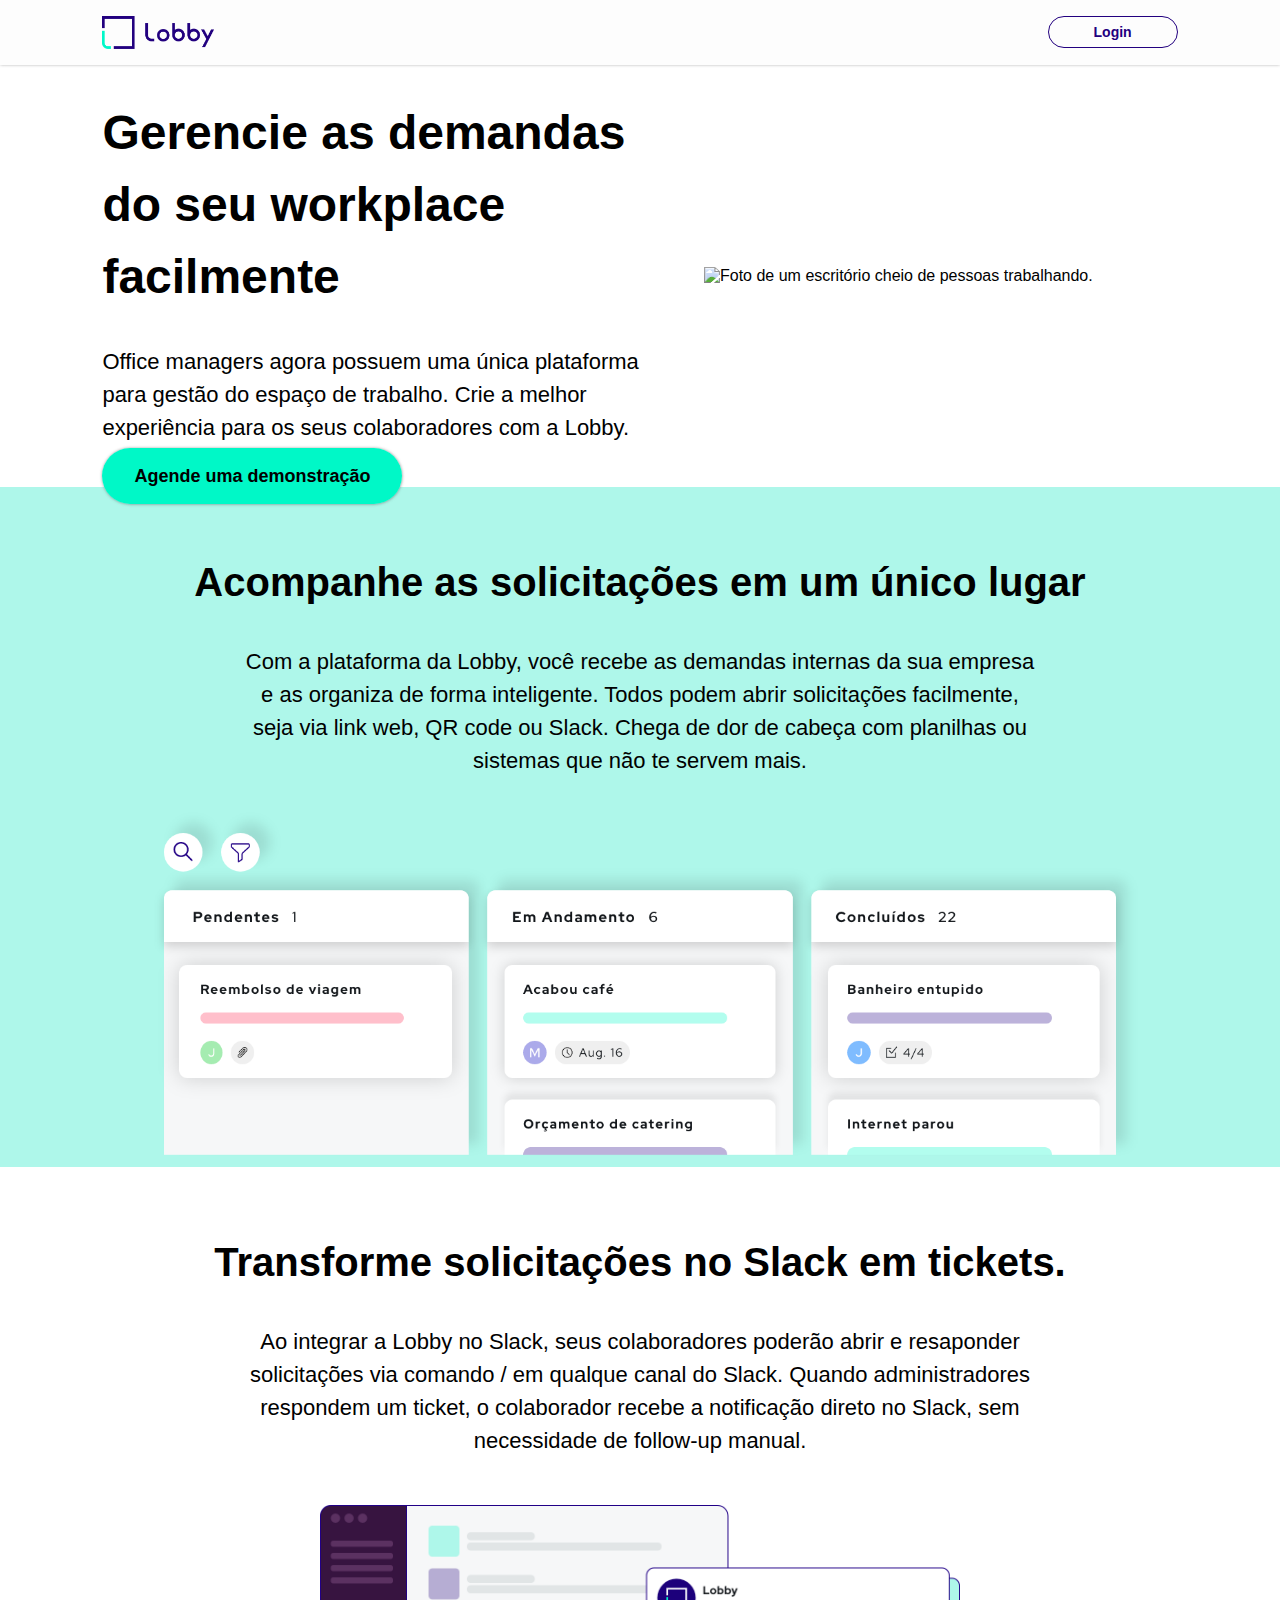
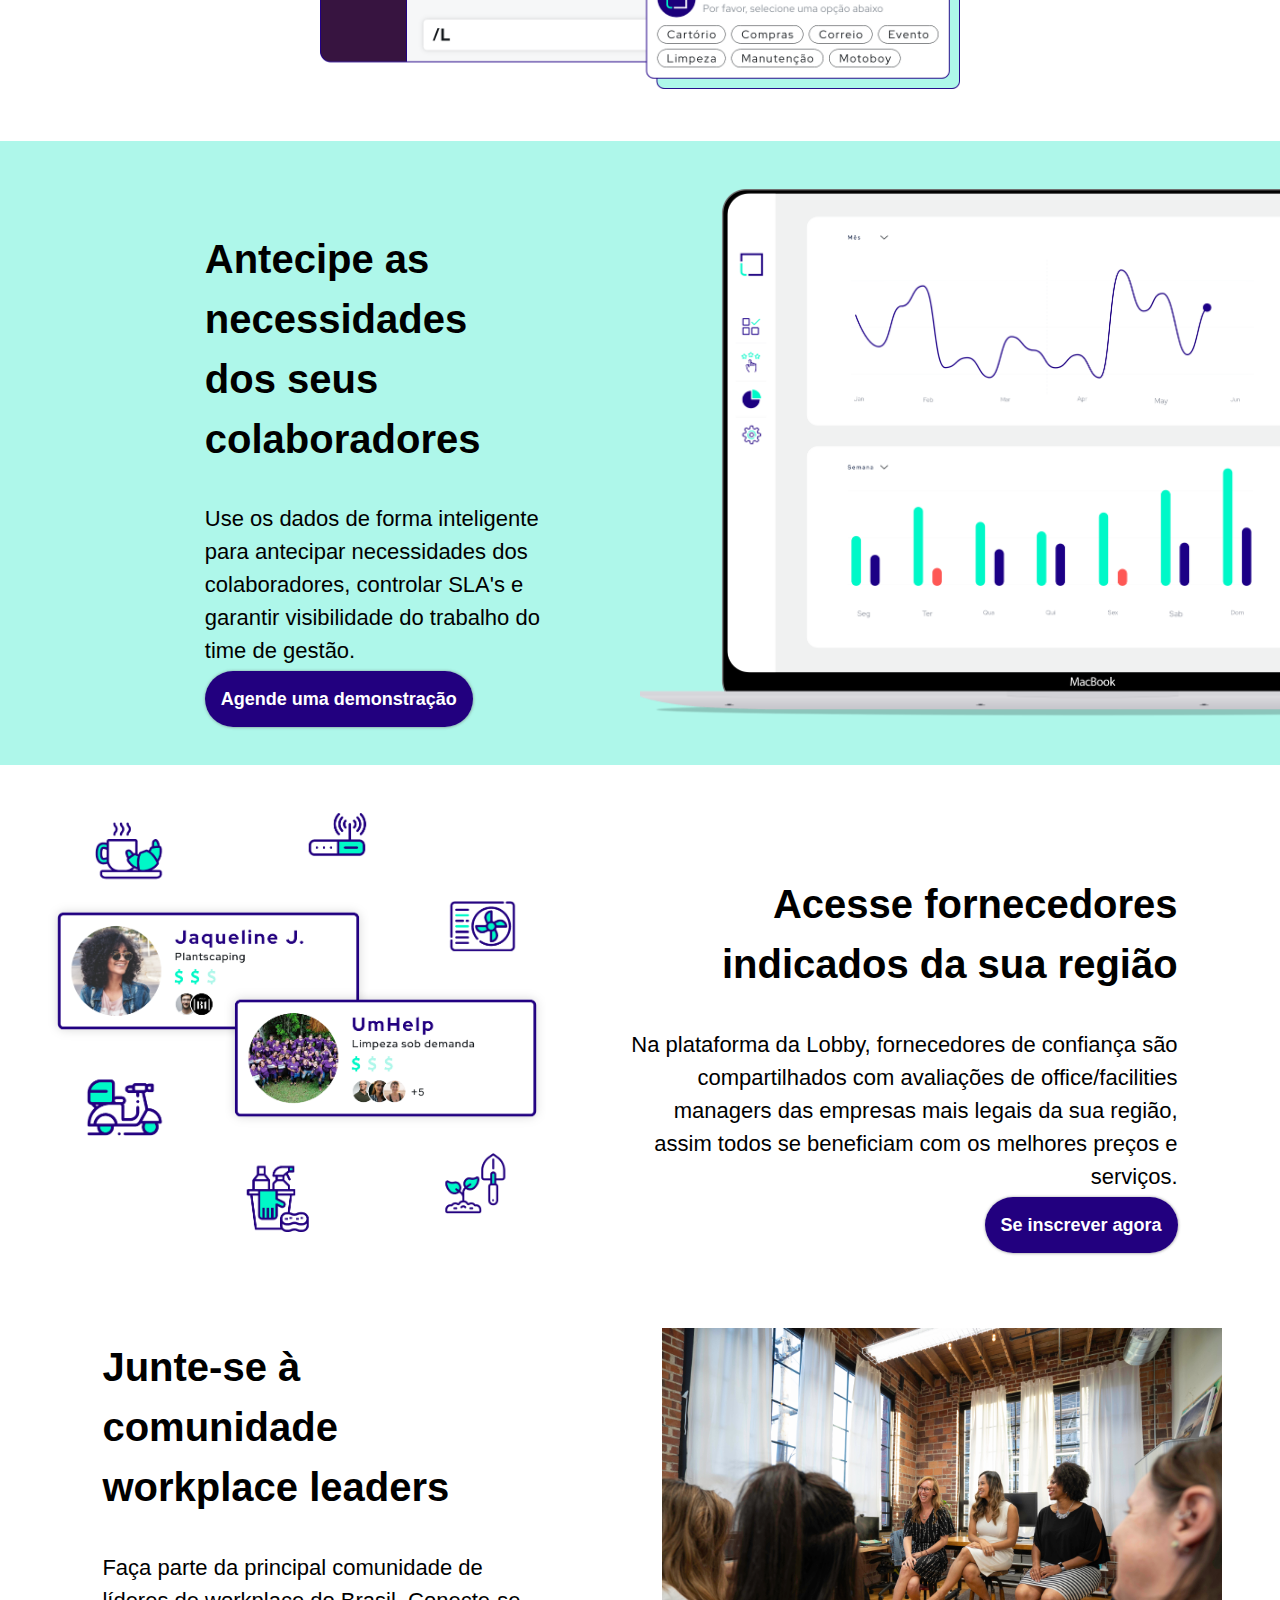
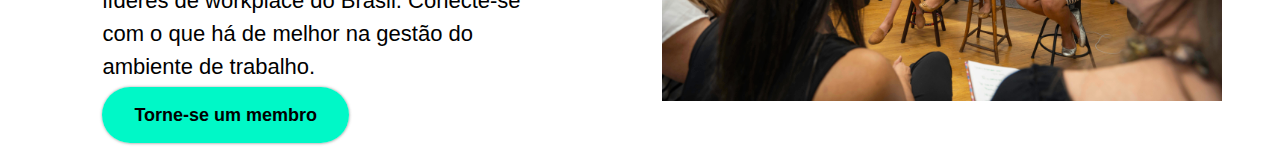
==== index.html @ 7f502292 "Atualização de boas práticas" ====
<!DOCTYPE html>
<html lang="pt-br">
  <head>
    <meta charset="UTF-8" />
    <meta name="viewport" content="width=device-width, initial-scale=1.0" />
    <title>Lobby - Gerencie seu workplace de forma eficiente</title>
    <link rel="stylesheet" href="/style.css" />
  </head>
  <body>
    <header>
      <img class="header-logo" src="/img/Lobby_Logo.png" alt="Lobby" />
      <a
        target="_blank"
        rel="noopener"
        href="https://portal.lobby.tech/"
        class="login-button"
      >
        Login
      </a>
    </header>
    <main>
      <section class="billboard">
        <div class="billboard-container">
          <h1>Gerencie as demandas do seu workplace facilmente</h1>
          <p>
            Office managers agora possuem uma única plataforma para gestão do
            espaço de trabalho. Crie a melhor experiência para os seus
            colaboradores com a Lobby.
          </p>
          <a
            target="_blank"
            rel="noopener"
            href="https://lobby.freshsales.io/web_forms/ea0c2abfad15d76e27a9a7dc907de4f7d27fd2931792c5cc6753d48103ead52c/form.html"
            class="green-but"
          >
            Agende uma demonstração
          </a>
        </div>
        <img
          class="photo-1"
          src="/img/Site photo1.jpg"
          alt="Foto de um escritório cheio de pessoas trabalhando."
        />
      </section>
      <section class="section--feature--mid green">
        <h2>Acompanhe as solicitações em um único lugar</h2>
        <p class="p--mid">
          Com a plataforma da Lobby, você recebe as demandas internas da sua
          empresa e as organiza de forma inteligente. Todos podem abrir
          solicitações facilmente, seja via link web, QR code ou Slack. Chega de
          dor de cabeça com planilhas ou sistemas que não te servem mais.
        </p>
        <img class="ticket--img" src="/img/ticket site@3x.png" alt="" />
      </section>
      <section class="section--feature--mid">
        <h2>Transforme solicitações no Slack em tickets.</h2>
        <p class="p--mid">
          Ao integrar a Lobby no Slack, seus colaboradores poderão abrir e
          resaponder solicitações via comando / em qualque canal do Slack.
          Quando administradores respondem um ticket, o colaborador recebe a
          notificação direto no Slack, sem necessidade de follow-up manual.
        </p>
        <img class="slack--img" src="/img/Slack integration@3x.png" alt="" />
      </section>
      <section class="dashboard green">
        <div class="dashboard-container">
          <h2>Antecipe as necessidades dos seus colaboradores</h2>
          <p>
            Use os dados de forma inteligente para antecipar necessidades dos
            colaboradores, controlar SLA's e garantir visibilidade do trabalho
            do time de gestão.
          </p>
          <a
            target="_blank"
            rel="noopener"
            href="https://lobby.freshsales.io/web_forms/ea0c2abfad15d76e27a9a7dc907de4f7d27fd2931792c5cc6753d48103ead52c/form.html"
            class="blue-but"
          >
            Agende uma demonstração
          </a>
        </div>
        <img class="dashboard--img" src="/img/Lobby_Dashboard.png" alt="" />
      </section>
      <section class="fornecedores">
        <img
          class="fornecedores--img"
          src="/img/Lobby-Fornecedores@3x.png"
          alt=""
        />
        <div class="fornecedores-container">
          <h2>Acesse fornecedores indicados da sua região</h2>
          <p>
            Na plataforma da Lobby, fornecedores de confiança são compartilhados
            com avaliações de office/facilities managers das empresas mais
            legais da sua região, assim todos se beneficiam com os melhores
            preços e serviços.
          </p>
          <a target="_blank" rel="noopener" href="#" class="blue-but"
            >Se inscrever agora</a
          >
        </div>
      </section>
      <section class="community">
        <div class="community-container">
          <h2>Junte-se à comunidade workplace leaders</h2>
          <p>
            Faça parte da principal comunidade de líderes de workplace do
            Brasil. Conecte-se com o que há de melhor na gestão do ambiente de
            trabalho.
          </p>
          <a target="_blank" rel="noopener" href="#" class="green-but"
            >Torne-se um membro</a
          >
        </div>
        <img class="community--img" src="/img//Lobby-community.jpg" alt="" />
      </section>
    </main>
    <footer></footer>
  </body>
</html>
---- style.css ----
body {
  margin: 0;
  font-family: "Trebuchet MS", "Lucida Sans Unicode", "Lucida Grande",
    "Lucida Sans", Arial, sans-serif;
  overflow-x: hidden;
}

h1 {
  font-size: 48px;
  line-height: 1.5em;
}
h2 {
  font-size: 40px;
  line-height: 1.5em;
}

p {
  font-size: 22px;
  line-height: 1.5em;
}

/* header */
header {
  padding: 1rem 8% 1rem 8%;
  background-color: rgba(252, 252, 252, 0.815);
  box-shadow: 0.2px 0.2px 3px rgba(102, 102, 102, 0.712);
  display: flex;
  align-items: center;
}

.header-logo {
  width: 7rem;
}

.login-button {
  position: absolute;
  right: 8%;
  width: 8rem;
  font-size: 14px;
  border-radius: 25px;
  border: 1.2px solid #22007f;
  color: #22007f;
  background-color: rgba(252, 252, 252, 0.815);
  font-weight: bold;
  outline: none;
  text-align: center;
  padding: 0.5em 0;
  text-decoration: none;
}

.login-button:hover {
  cursor: pointer;
  color: #1a0457;
  border: 1.2px solid #1a0457;
}

/* billboard */
.billboard {
  display: grid;
  column-gap: 5%;
  grid-template-columns: 50% 50%;
  align-items: center;
  text-align: left;
}

.billboard-container {
  padding: 0 0 0 8vw;
  margin: 0;
}

.green-but {
  width: 18rem;
  font-size: 18px;
  border-radius: 30px;
  background-color: #00f8c7;
  border: none;
  color: black;
  margin: 2rem 0 1rem 0;
  box-shadow: 0.2px 0.2px 3px rgba(102, 102, 102, 0.712);
  outline: none;
  transition: 0.2s;
  font-weight: bold;
  text-align: center;
  padding: 1em 2rem;
  text-decoration: none;
}

.green-but:hover {
  background-color: #aef7ea;
  cursor: pointer;
}

.photo-1 {
  width: 55rem;
}

/* Features */
.section--feature--mid {
  text-align: center;
  padding: 2rem 8% 0 8%;
}

.p--mid {
  max-width: 50rem;
  position: relative;
  margin: 0 auto;
}

.green {
  background-color: #aef7ea;
}

.ticket--img {
  width: 80vw;
  min-width: 36rem;
}
.slack--img {
  margin: 3rem 0;
  width: 50vw;
  min-width: 25rem;
}
.dashboard--img {
  width: 40rem;
  margin: 3rem 0;
}
.dashboard {
  display: grid;
  column-gap: 5vmax;
  grid-template-columns: auto auto;
  align-items: center;
  text-align: left;
}

.dashboard-container {
  padding: 0 2rem 0 16vw;
  margin: 0;
}

.blue-but {
  width: 18rem;
  font-size: 18px;
  border-radius: 30px;
  background-color: #22007f;
  border: none;
  color: white;
  margin: 2rem 0 1rem 0;
  box-shadow: 0.2px 0.2px 3px rgba(102, 102, 102, 0.712);
  outline: none;
  transition: 0.2s;
  font-weight: bold;
  text-align: center;
  padding: 1em 1rem;
  text-decoration: none;
}

.blue-but:hover {
  cursor: pointer;
  background-color: #391896;
}

.fornecedores {
  display: grid;
  column-gap: auto;
  grid-template-columns: auto auto;
  align-items: center;
  text-align: right;
  padding: 0 8% 0 0;
}

.fornecedores-container {
  padding: 2rem 0 0 8vw;
  margin: 0;
}

.fornecedores--img {
  width: 40vw;
  margin: 3rem 0 3rem 8%;
}
.community {
  display: grid;
  column-gap: 8%;
  grid-template-columns: auto auto;
  align-items: center;
  text-align: left;
  padding: 0 8% 0 0;
}

.community-container {
  padding: 0 0 0 8vw;
  margin: 0;
}

.community--img {
  width: 35vw;
  min-width: 35rem;
  margin: 3rem 0 3rem 8%;
}

/* Mid-desktop and some tablets */
@media screen and (max-width: 1000px) {
  h2 {
    font-size: 25px;
  }

  h1 {
    font-size: 35px;
  }

  p {
    font-size: 16px;
  }

  .green-but {
    width: 17rem;
    height: 2.5rem;
    font-size: 17px;
  }

  .photo-1 {
    width: 40rem;
  }

  /* features */
  .dashboard--img {
    width: 50vw;
    margin: 3rem 0;
  }
}

/* Some tablets and all smartphones */
@media screen and (max-width: 800px) {
  h2 {
    font-size: 30px;
  }

  p {
    font-size: 18px;
  }

  /*header*/
  .header-logo {
    width: 7.5rem;
  }

  .login-button {
    width: 7.2rem;
  }

  /*billboard*/
  .billboard {
    display: flex;
    flex-direction: column-reverse;
    text-align: center;
  }

  .billboard-container {
    padding: 1rem 8%;
  }

  .green-but {
    width: 18rem;
    height: 3rem;
    font-size: 18px;
  }

  .photo-1 {
    width: 100vw;
    min-width: 30rem;
  }

  /* features */
  .slack--img {
    margin: 3rem 0;
    width: 70vw;
    min-width: 10rem;
  }

  .dashboard {
    display: flex;
    flex-direction: column;
    text-align: center;
    align-items: flex-end;
  }

  .dashboard-container {
    padding: 2rem 8vw 0 8vw;
    margin: 0;
  }
  .dashboard--img {
    width: 80vw;
    margin: 3rem 0;
    float: right;
  }

  .fornecedores {
    display: flex;
    flex-direction: column;
    text-align: center;
    padding: 0;
  }

  .fornecedores-container {
    padding: 0rem 8% 0 8%;
    margin: 0;
  }

  .fornecedores--img {
    width: 80vw;
  }

  .community {
    display: flex;
    flex-direction: column;
    text-align: center;
    padding: 0;
  }

  .community-container {
    padding: 0 8vw;
    margin: 0;
  }

  .community--img {
    width: 100vw;
    max-width: 35rem;
    margin: 3rem 0 3rem 0;
  }
}
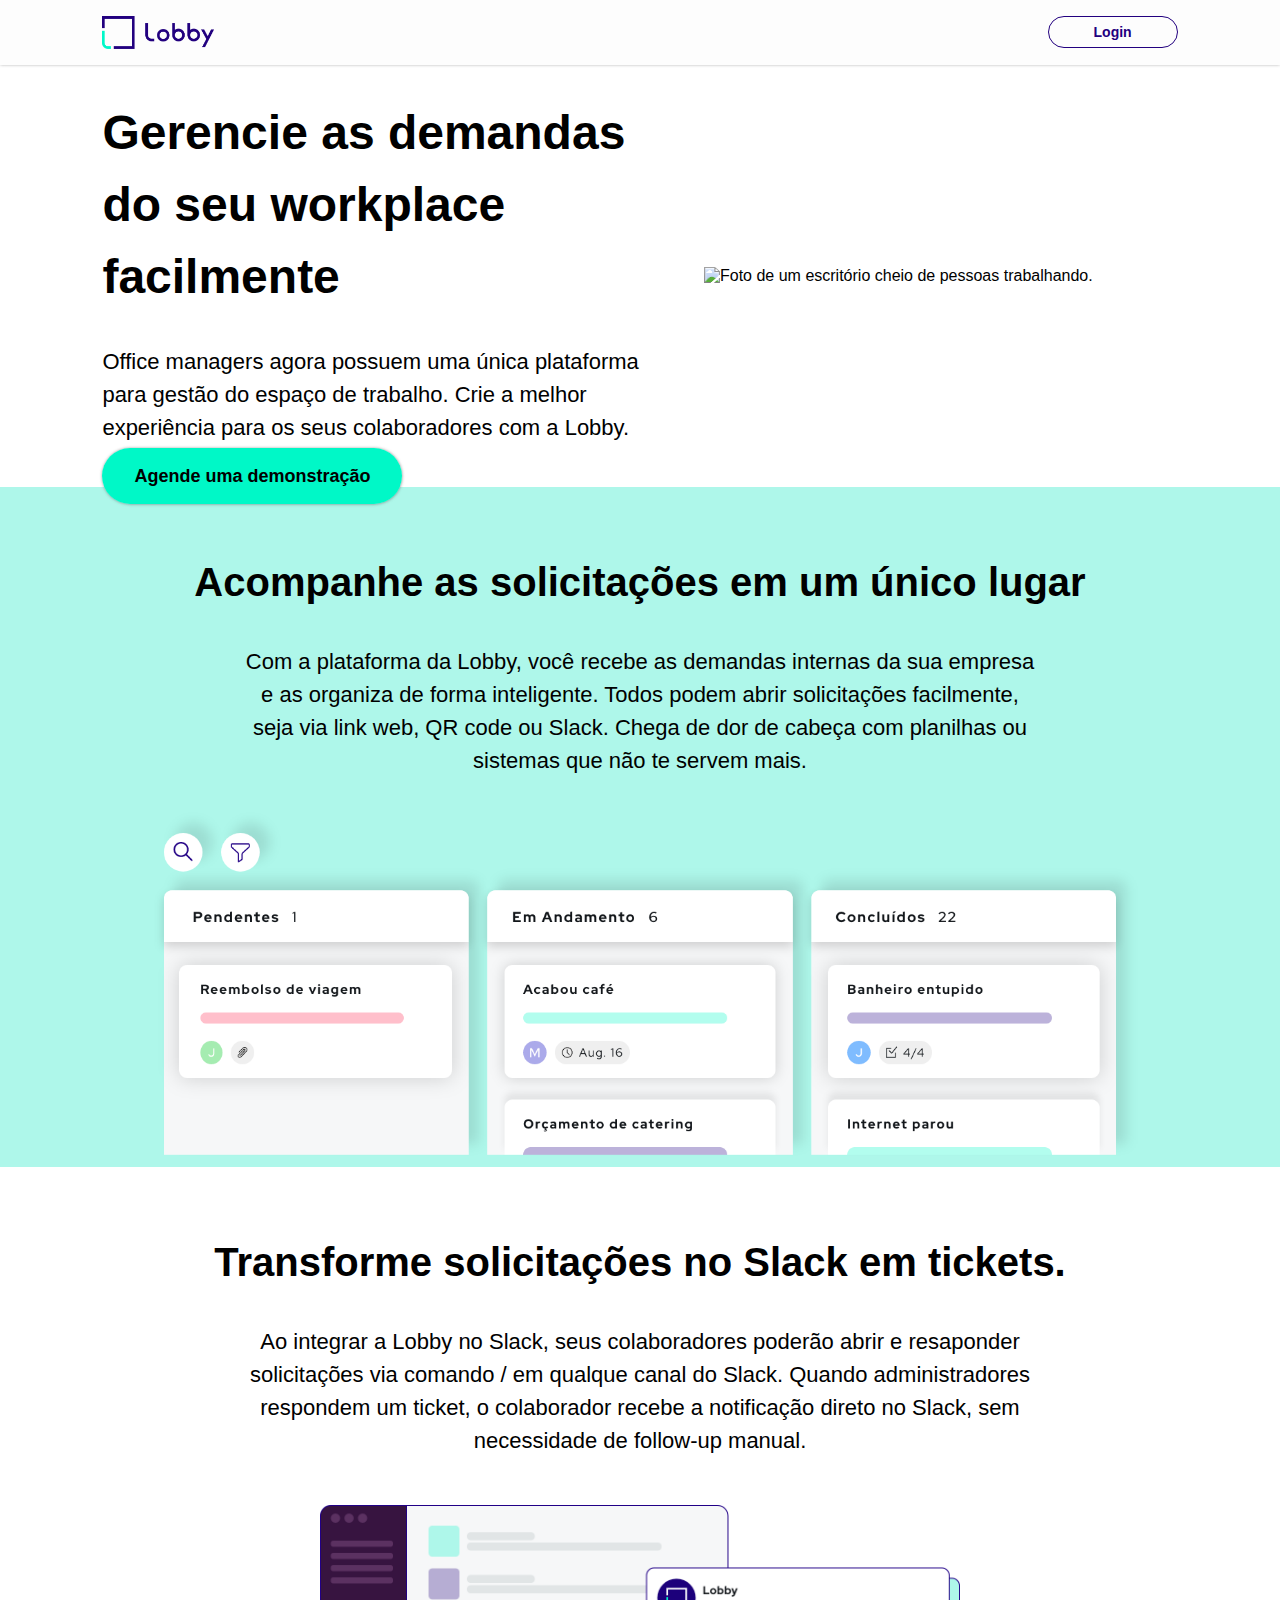
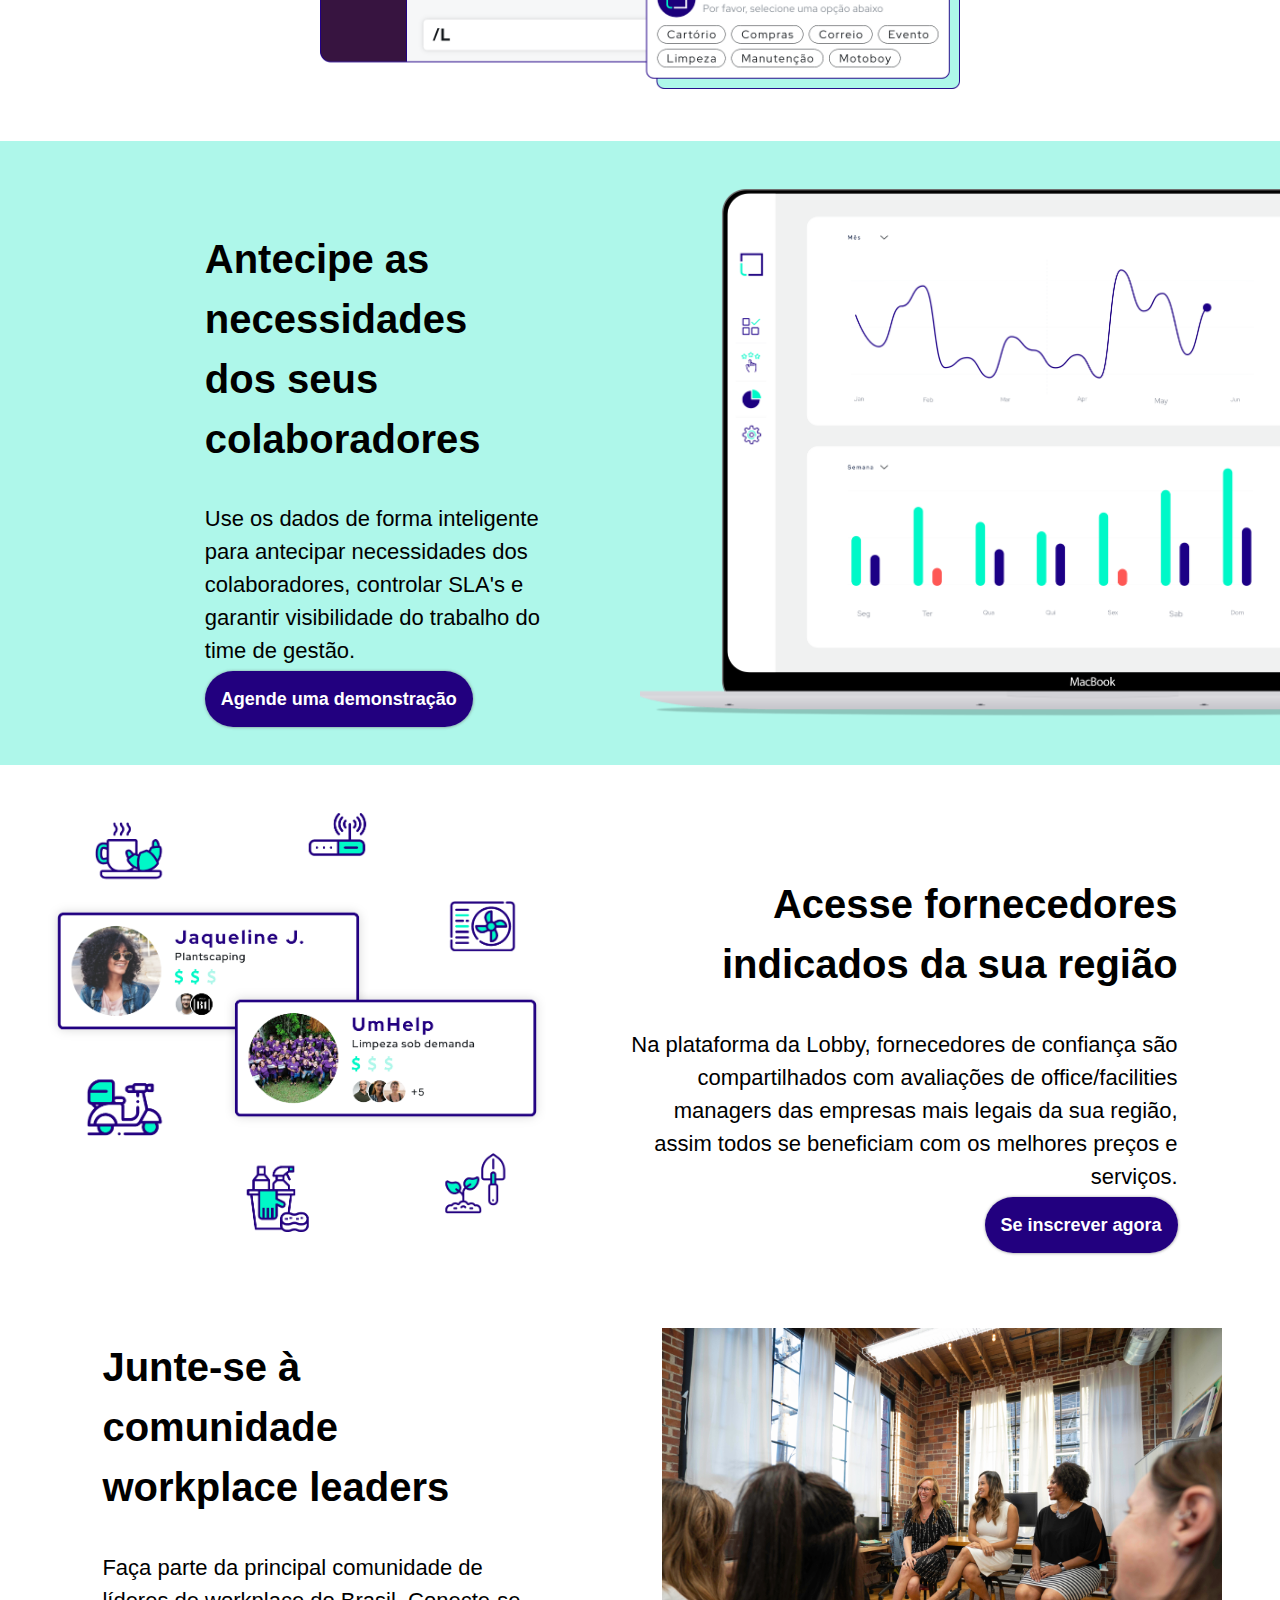
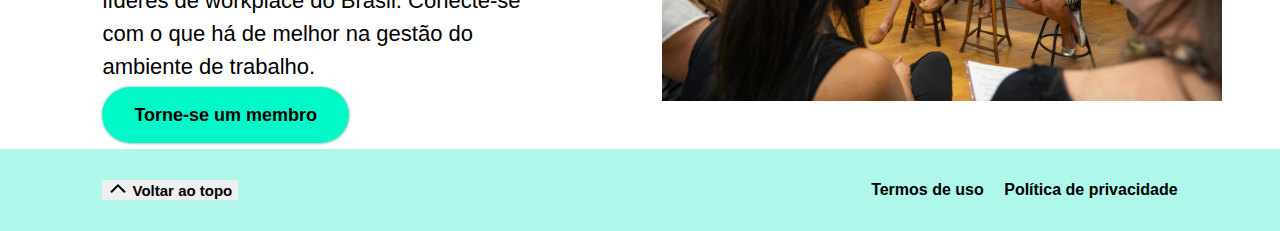
==== commit 492c60b4: "Footer update" ====
--- a/index.html
+++ b/index.html
@@ -5,6 +5,16 @@
     <meta name="viewport" content="width=device-width, initial-scale=1.0" />
     <title>Lobby - Gerencie seu workplace de forma eficiente</title>
     <link rel="stylesheet" href="/style.css" />
+    <script>
+      //Get the button:
+      mybutton = document.getElementById("myBtn");
+
+      // When the user clicks on the button, scroll to the top of the document
+      function topFunction() {
+        document.body.scrollTop = 0; // For Safari
+        document.documentElement.scrollTop = 0; // For Chrome, Firefox, IE and Opera
+      }
+    </script>
   </head>
   <body>
     <header>
@@ -115,6 +125,28 @@
         <img class="community--img" src="/img//Lobby-community.jpg" alt="" />
       </section>
     </main>
-    <footer></footer>
+    <footer class="green">
+      <div class="footer__container">
+        <button onclick="topFunction()" id="myBtn" class="top-but">
+          <img
+            src="/icons/up-arrow.svg"
+            alt="seta apontando para cima"
+            height="15"
+            width="20"
+          />
+          <a>Voltar ao topo</a>
+        </button>
+        <ul class="f-nav__list">
+          <li class="f-nav--footer__list-item">
+            <a target="_blank" rel="noopener" href="">Termos de uso</a>
+          </li>
+          <li class="f-nav--footer__list-item">
+            <a target="_blank" rel="noopener" href=""
+              >Política de privacidade</a
+            >
+          </li>
+        </ul>
+      </div>
+    </footer>
   </body>
 </html>
--- a/style.css
+++ b/style.css
@@ -17,6 +17,12 @@
 p {
   font-size: 22px;
   line-height: 1.5em;
+}
+
+a {
+  text-decoration: none;
+  color: black;
+  font-weight: bold;
 }
 
 /* header */
@@ -196,6 +202,33 @@
   margin: 3rem 0 3rem 8%;
 }
 
+.footer__container {
+  display: flex;
+  align-items: center;
+  justify-content: space-between;
+  padding: 0 8vw;
+}
+
+.f-nav__list {
+  width: auto;
+}
+
+.f-nav--footer__list-item {
+  display: inline-block;
+  padding: 1rem 0;
+  margin: 0 0 0 1rem;
+}
+
+.top-but {
+  border: none;
+  background-color: none;
+  font-size: 15px;
+  outline: none;
+}
+.top-but:hover {
+  cursor: pointer;
+}
+
 /* Mid-desktop and some tablets */
 @media screen and (max-width: 1000px) {
   h2 {
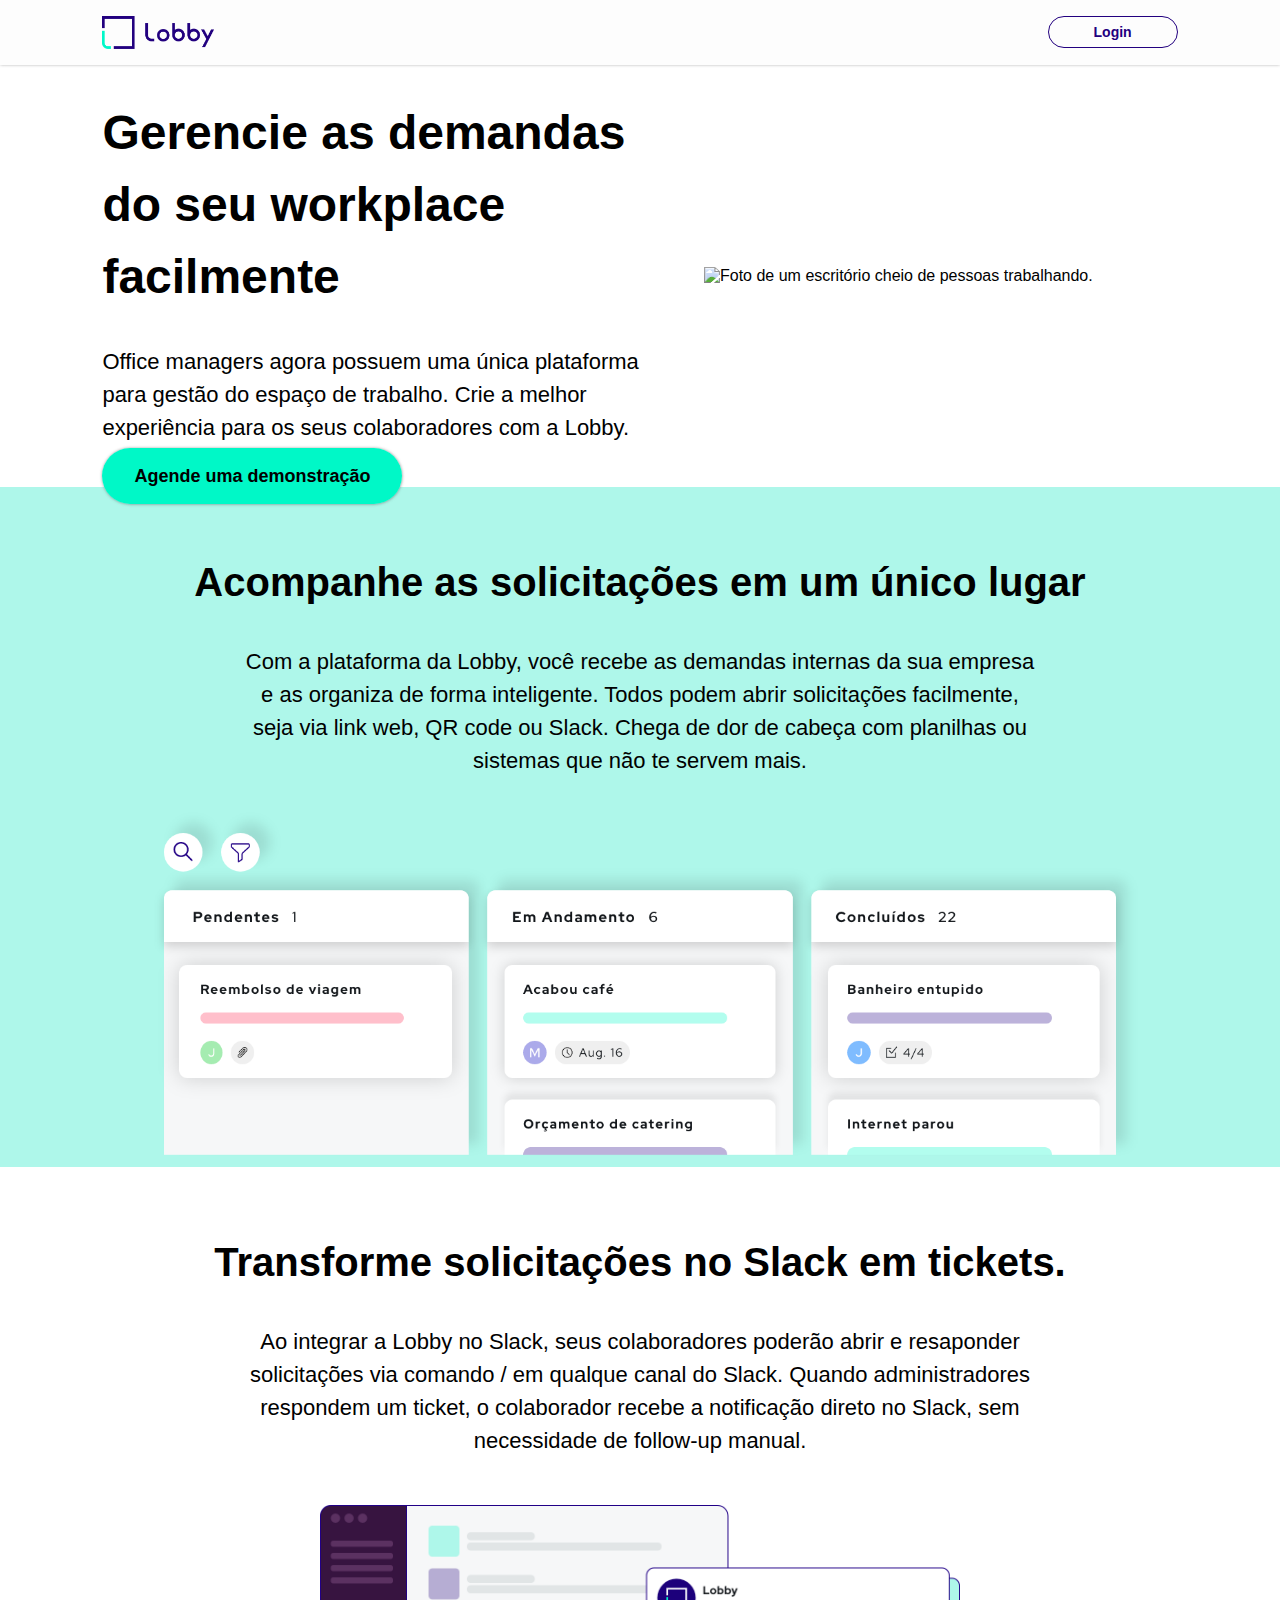
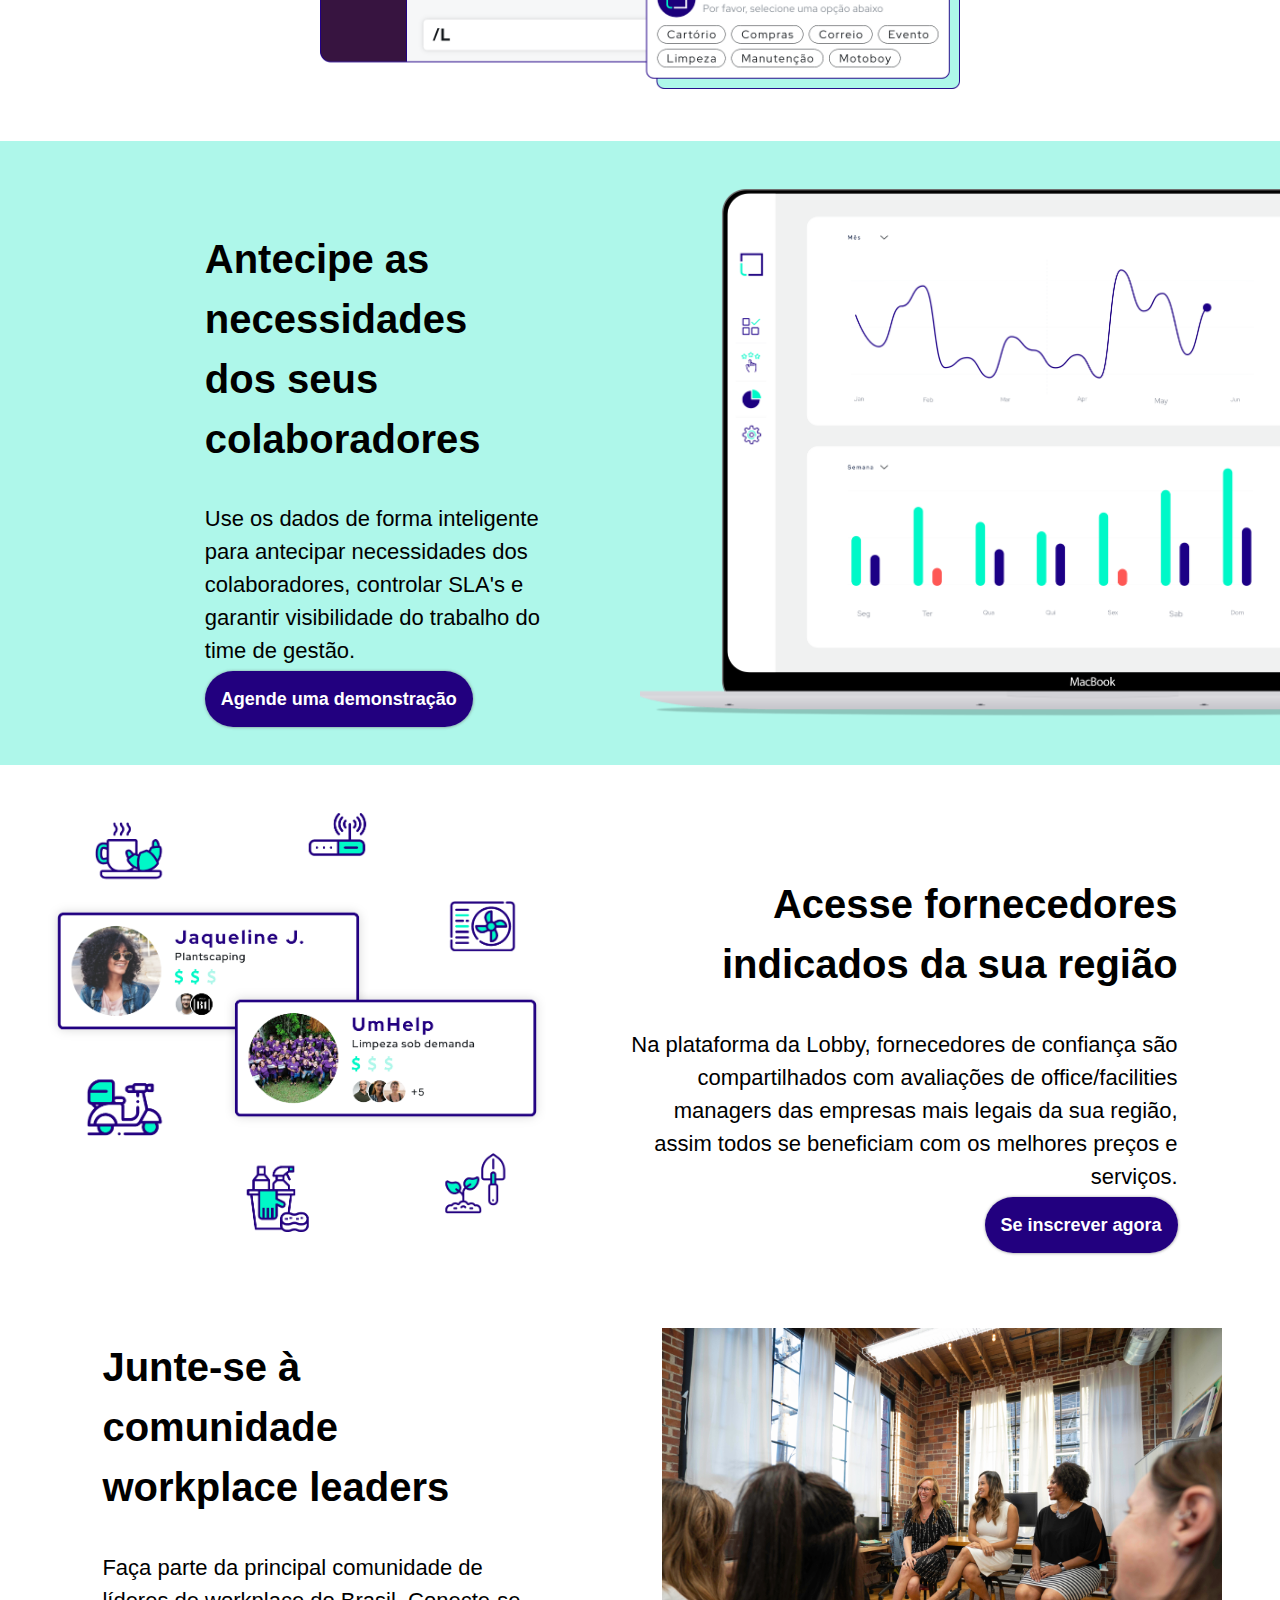
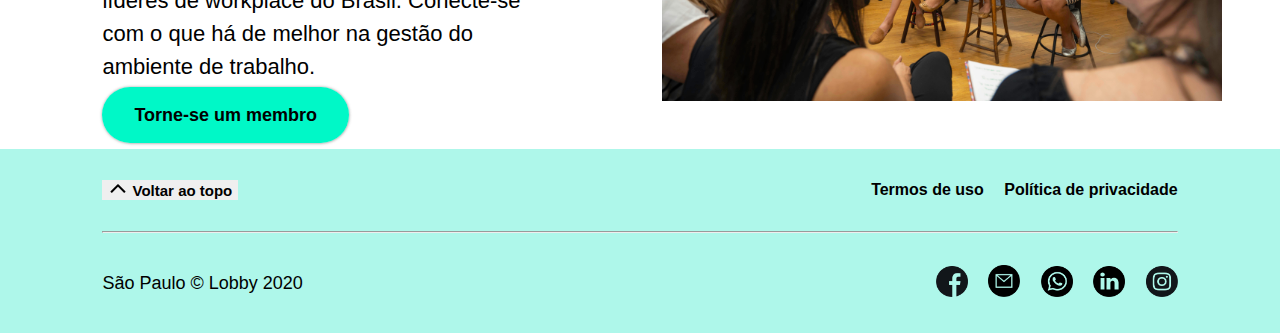
==== commit 4f28e512: "Footer feito e responsivo" ====
--- a/index.html
+++ b/index.html
@@ -147,6 +147,37 @@
           </li>
         </ul>
       </div>
+      <hr />
+      <div class="footer__container">
+        <h4>São Paulo © Lobby 2020</h4>
+        <ul class="f-nav__list">
+          <li class="f-nav--footer__list-item">
+            <a href="">
+              <img class="icon" src="/icons/Facebook.png" alt="Face" />
+            </a>
+          </li>
+          <li class="f-nav--footer__list-item">
+            <a href="">
+              <img class="icon" src="/icons/Email.png" alt="Face" />
+            </a>
+          </li>
+          <li class="f-nav--footer__list-item">
+            <a href="">
+              <img class="icon" src="/icons/WhatsApp.png" alt="Face" />
+            </a>
+          </li>
+          <li class="f-nav--footer__list-item">
+            <a href="">
+              <img class="icon" src="/icons/LinkedIn.png" alt="Face" />
+            </a>
+          </li>
+          <li class="f-nav--footer__list-item">
+            <a href="">
+              <img class="icon" src="/icons/Instagram.png" alt="Face" />
+            </a>
+          </li>
+        </ul>
+      </div>
     </footer>
   </body>
 </html>
--- a/style.css
+++ b/style.css
@@ -12,6 +12,10 @@
 h2 {
   font-size: 40px;
   line-height: 1.5em;
+}
+h4 {
+  font-weight: normal;
+  font-size: 18px;
 }
 
 p {
@@ -23,6 +27,11 @@
   text-decoration: none;
   color: black;
   font-weight: bold;
+}
+
+hr {
+  margin: 0 8vw;
+  border 0.5px solid black;
 }
 
 /* header */
@@ -229,6 +238,10 @@
   cursor: pointer;
 }
 
+.icon {
+  width: 2rem;
+}
+
 /* Mid-desktop and some tablets */
 @media screen and (max-width: 1000px) {
   h2 {
@@ -358,4 +371,24 @@
     max-width: 35rem;
     margin: 3rem 0 3rem 0;
   }
-}
+
+  .footer__container {
+    display: block;
+    align-items: center;
+    text-align: center;
+    padding: 1rem 8vw;
+  }
+
+  .f-nav--footer__list-item {
+    display: inline-block;
+    padding: 1rem 0;
+    margin: 0 0 0 1rem;
+  }
+
+ 
+  .f-nav__list {
+    width: auto;
+    padding: 0;
+  }
+  
+}
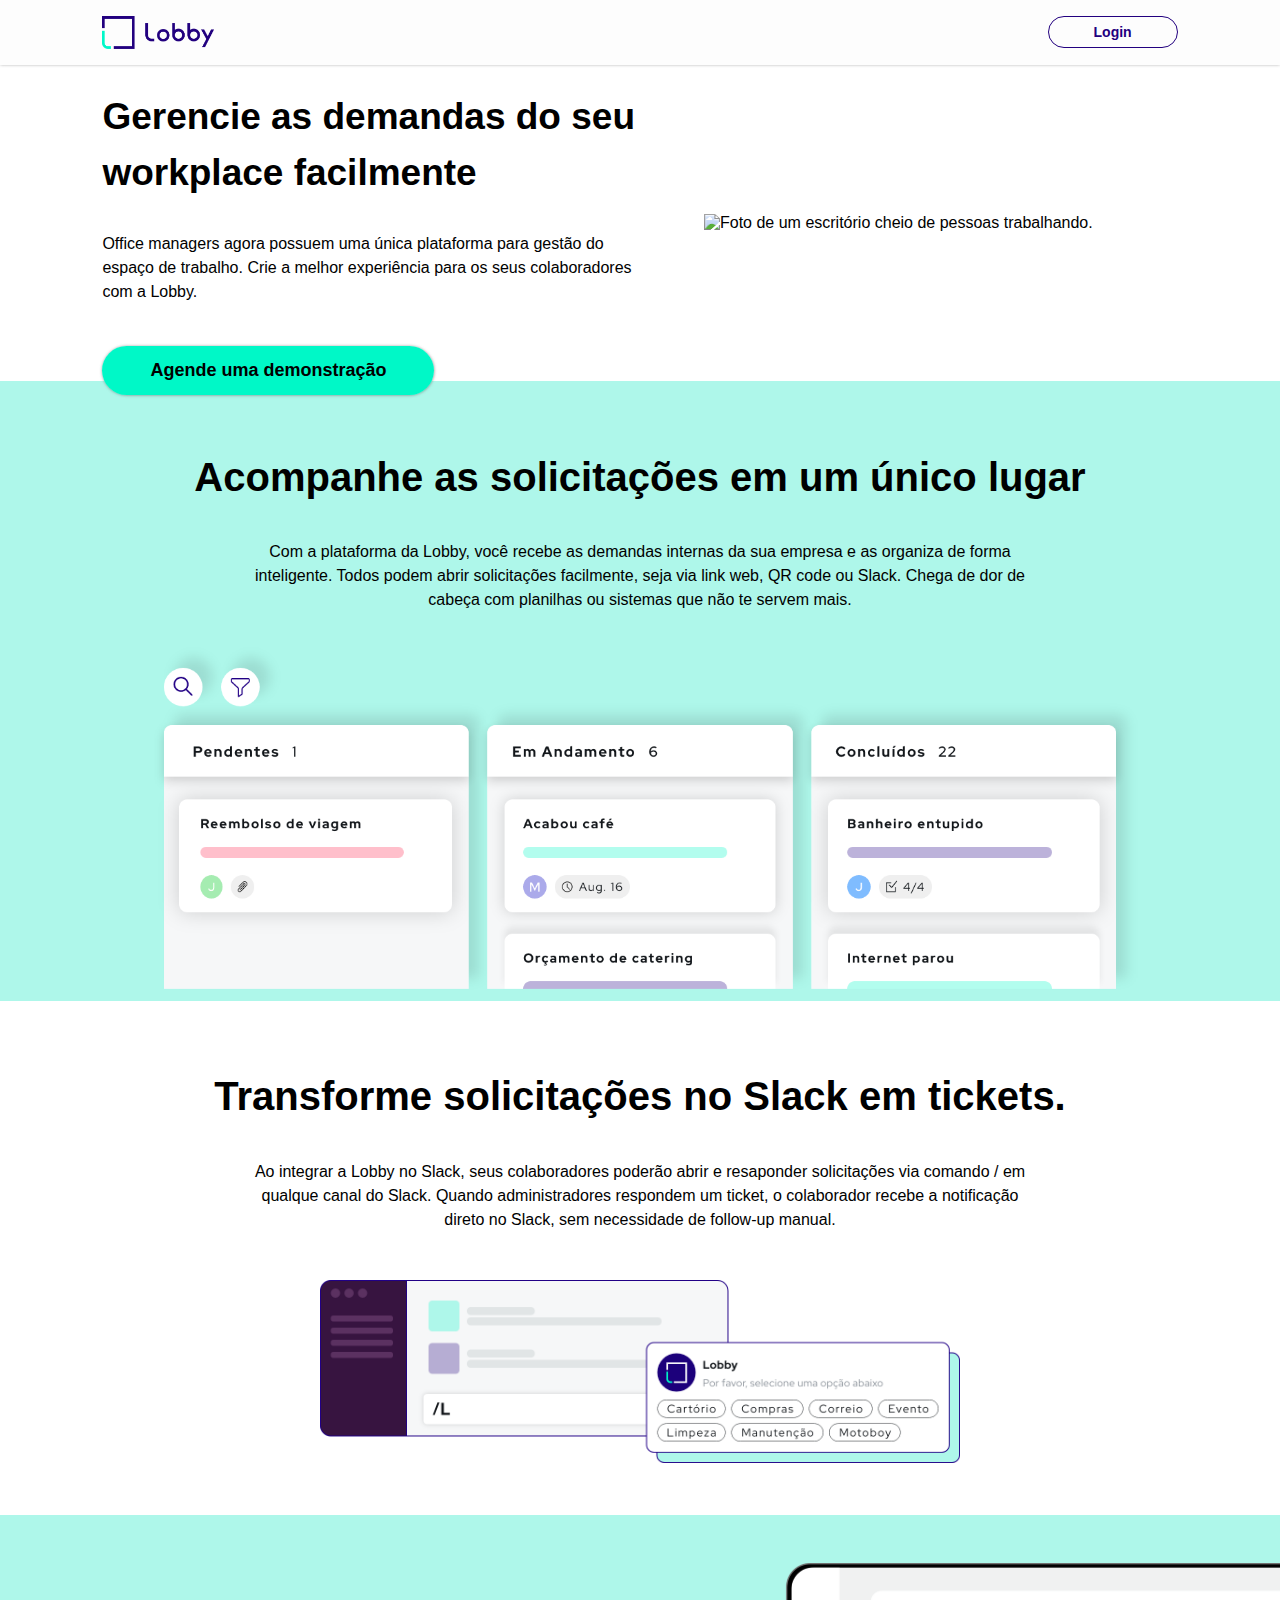
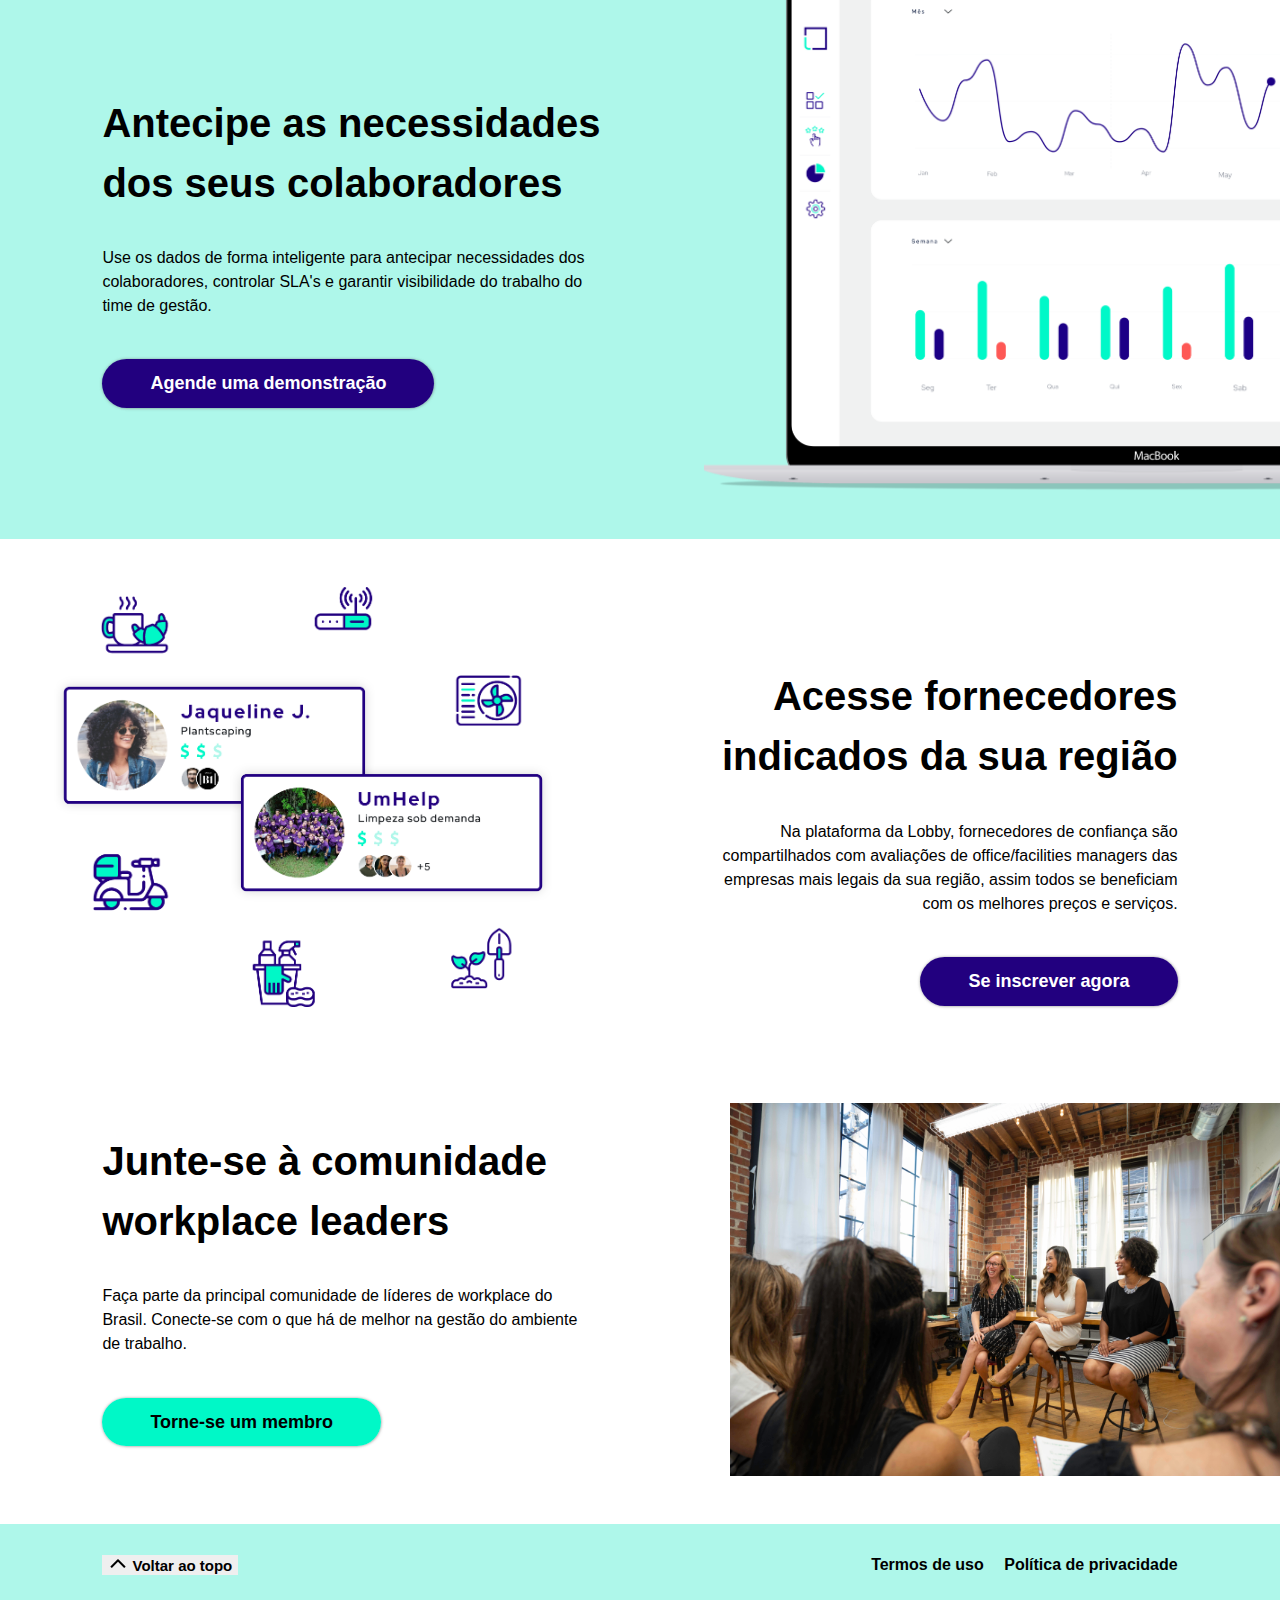
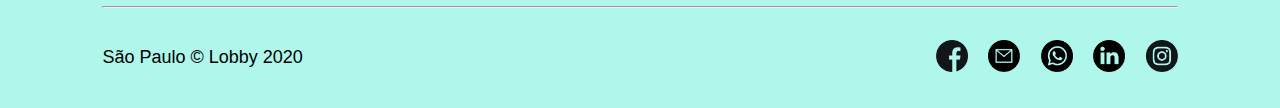
==== commit d9cab6c3: "CSS best practices" ====
--- a/index.html
+++ b/index.html
@@ -6,31 +6,31 @@
     <title>Lobby - Gerencie seu workplace de forma eficiente</title>
     <link rel="stylesheet" href="/style.css" />
     <script>
-      //Get the button:
+      // Acessa o button
       mybutton = document.getElementById("myBtn");
 
-      // When the user clicks on the button, scroll to the top of the document
+      // Volta ao topo da página
       function topFunction() {
-        document.body.scrollTop = 0; // For Safari
-        document.documentElement.scrollTop = 0; // For Chrome, Firefox, IE and Opera
+        document.body.scrollTop = 0; // Safari
+        document.documentElement.scrollTop = 0; // Chrome, Firefox etc.
       }
     </script>
   </head>
   <body>
     <header>
-      <img class="header-logo" src="/img/Lobby_Logo.png" alt="Lobby" />
+      <img class="header__logo" src="/img/Lobby_Logo.png" alt="Lobby" />
       <a
         target="_blank"
         rel="noopener"
         href="https://portal.lobby.tech/"
-        class="login-button"
+        class="header__sign-in"
       >
         Login
       </a>
     </header>
     <main>
       <section class="billboard">
-        <div class="billboard-container">
+        <div class="billboard__content">
           <h1>Gerencie as demandas do seu workplace facilmente</h1>
           <p>
             Office managers agora possuem uma única plataforma para gestão do
@@ -41,18 +41,18 @@
             target="_blank"
             rel="noopener"
             href="https://lobby.freshsales.io/web_forms/ea0c2abfad15d76e27a9a7dc907de4f7d27fd2931792c5cc6753d48103ead52c/form.html"
-            class="green-but"
+            class="button--green"
           >
             Agende uma demonstração
           </a>
         </div>
         <img
-          class="photo-1"
+          class="billboard__photo"
           src="/img/Site photo1.jpg"
           alt="Foto de um escritório cheio de pessoas trabalhando."
         />
       </section>
-      <section class="section--feature--mid green">
+      <section class="section__feature--mid green">
         <h2>Acompanhe as solicitações em um único lugar</h2>
         <p class="p--mid">
           Com a plataforma da Lobby, você recebe as demandas internas da sua
@@ -62,7 +62,7 @@
         </p>
         <img class="ticket--img" src="/img/ticket site@3x.png" alt="" />
       </section>
-      <section class="section--feature--mid">
+      <section class="section__feature--mid">
         <h2>Transforme solicitações no Slack em tickets.</h2>
         <p class="p--mid">
           Ao integrar a Lobby no Slack, seus colaboradores poderão abrir e
@@ -73,7 +73,7 @@
         <img class="slack--img" src="/img/Slack integration@3x.png" alt="" />
       </section>
       <section class="dashboard green">
-        <div class="dashboard-container">
+        <div class="dashboard__content">
           <h2>Antecipe as necessidades dos seus colaboradores</h2>
           <p>
             Use os dados de forma inteligente para antecipar necessidades dos
@@ -84,7 +84,7 @@
             target="_blank"
             rel="noopener"
             href="https://lobby.freshsales.io/web_forms/ea0c2abfad15d76e27a9a7dc907de4f7d27fd2931792c5cc6753d48103ead52c/form.html"
-            class="blue-but"
+            class="button--blue"
           >
             Agende uma demonstração
           </a>
@@ -97,7 +97,7 @@
           src="/img/Lobby-Fornecedores@3x.png"
           alt=""
         />
-        <div class="fornecedores-container">
+        <div class="fornecedores__content">
           <h2>Acesse fornecedores indicados da sua região</h2>
           <p>
             Na plataforma da Lobby, fornecedores de confiança são compartilhados
@@ -105,20 +105,20 @@
             legais da sua região, assim todos se beneficiam com os melhores
             preços e serviços.
           </p>
-          <a target="_blank" rel="noopener" href="#" class="blue-but"
+          <a target="_blank" rel="noopener" href="#" class="button--blue"
             >Se inscrever agora</a
           >
         </div>
       </section>
       <section class="community">
-        <div class="community-container">
+        <div class="community__content">
           <h2>Junte-se à comunidade workplace leaders</h2>
           <p>
             Faça parte da principal comunidade de líderes de workplace do
             Brasil. Conecte-se com o que há de melhor na gestão do ambiente de
             trabalho.
           </p>
-          <a target="_blank" rel="noopener" href="#" class="green-but"
+          <a target="_blank" rel="noopener" href="#" class="button--green"
             >Torne-se um membro</a
           >
         </div>
@@ -127,7 +127,7 @@
     </main>
     <footer class="green">
       <div class="footer__container">
-        <button onclick="topFunction()" id="myBtn" class="top-but">
+        <button onclick="topFunction()" id="myBtn" class="button--top">
           <img
             src="/icons/up-arrow.svg"
             alt="seta apontando para cima"
@@ -137,10 +137,10 @@
           <a>Voltar ao topo</a>
         </button>
         <ul class="f-nav__list">
-          <li class="f-nav--footer__list-item">
+          <li class="f-nav__list-item">
             <a target="_blank" rel="noopener" href="">Termos de uso</a>
           </li>
-          <li class="f-nav--footer__list-item">
+          <li class="f-nav__list-item">
             <a target="_blank" rel="noopener" href=""
               >Política de privacidade</a
             >
@@ -151,27 +151,27 @@
       <div class="footer__container">
         <h4>São Paulo © Lobby 2020</h4>
         <ul class="f-nav__list">
-          <li class="f-nav--footer__list-item">
+          <li class="f-nav__list-item">
             <a href="">
               <img class="icon" src="/icons/Facebook.png" alt="Face" />
             </a>
           </li>
-          <li class="f-nav--footer__list-item">
+          <li class="f-nav__list-item">
             <a href="">
               <img class="icon" src="/icons/Email.png" alt="Face" />
             </a>
           </li>
-          <li class="f-nav--footer__list-item">
+          <li class="f-nav__list-item">
             <a href="">
               <img class="icon" src="/icons/WhatsApp.png" alt="Face" />
             </a>
           </li>
-          <li class="f-nav--footer__list-item">
+          <li class="f-nav__list-item">
             <a href="">
               <img class="icon" src="/icons/LinkedIn.png" alt="Face" />
             </a>
           </li>
-          <li class="f-nav--footer__list-item">
+          <li class="f-nav__list-item">
             <a href="">
               <img class="icon" src="/icons/Instagram.png" alt="Face" />
             </a>
--- a/style.css
+++ b/style.css
@@ -8,6 +8,7 @@
 h1 {
   font-size: 48px;
   line-height: 1.5em;
+  margin-bottom: 2rem;
 }
 h2 {
   font-size: 40px;
@@ -21,6 +22,7 @@
 p {
   font-size: 22px;
   line-height: 1.5em;
+  margin: 2rem 0 3.5rem 0;
 }
 
 a {
@@ -33,6 +35,11 @@
   margin: 0 8vw;
   border 0.5px solid black;
 }
+
+.green {
+  background-color: #aef7ea;
+}
+
 
 /* header */
 header {
@@ -43,11 +50,11 @@
   align-items: center;
 }
 
-.header-logo {
+.header__logo {
   width: 7rem;
 }
 
-.login-button {
+.header__sign-in {
   position: absolute;
   right: 8%;
   width: 8rem;
@@ -63,7 +70,7 @@
   text-decoration: none;
 }
 
-.login-button:hover {
+.header__sign-in:hover {
   cursor: pointer;
   color: #1a0457;
   border: 1.2px solid #1a0457;
@@ -78,39 +85,40 @@
   text-align: left;
 }
 
-.billboard-container {
+.billboard__content {
   padding: 0 0 0 8vw;
   margin: 0;
 }
 
-.green-but {
+.billboard__photo {
+  width: 55rem;
+}
+
+.button--green {
   width: 18rem;
   font-size: 18px;
   border-radius: 30px;
   background-color: #00f8c7;
   border: none;
   color: black;
-  margin: 2rem 0 1rem 0;
   box-shadow: 0.2px 0.2px 3px rgba(102, 102, 102, 0.712);
   outline: none;
   transition: 0.2s;
   font-weight: bold;
   text-align: center;
-  padding: 1em 2rem;
+  padding: .8em 3rem;
   text-decoration: none;
 }
 
-.green-but:hover {
+.button--green:hover {
   background-color: #aef7ea;
   cursor: pointer;
 }
 
-.photo-1 {
-  width: 55rem;
-}
+
 
 /* Features */
-.section--feature--mid {
+.section__feature--mid {
   text-align: center;
   padding: 2rem 8% 0 8%;
 }
@@ -121,9 +129,7 @@
   margin: 0 auto;
 }
 
-.green {
-  background-color: #aef7ea;
-}
+
 
 .ticket--img {
   width: 80vw;
@@ -146,13 +152,12 @@
   text-align: left;
 }
 
-.dashboard-container {
-  padding: 0 2rem 0 16vw;
+.dashboard__content {
+  padding: 0 2rem 0 8vw;
   margin: 0;
 }
 
-.blue-but {
-  width: 18rem;
+.button--blue {
   font-size: 18px;
   border-radius: 30px;
   background-color: #22007f;
@@ -164,11 +169,11 @@
   transition: 0.2s;
   font-weight: bold;
   text-align: center;
-  padding: 1em 1rem;
+  padding: .8em 3rem;
   text-decoration: none;
 }
 
-.blue-but:hover {
+.button--blue:hover {
   cursor: pointer;
   background-color: #391896;
 }
@@ -176,13 +181,13 @@
 .fornecedores {
   display: grid;
   column-gap: auto;
-  grid-template-columns: auto auto;
+  grid-template-columns: 50% 50%;
   align-items: center;
   text-align: right;
   padding: 0 8% 0 0;
 }
 
-.fornecedores-container {
+.fornecedores__content {
   padding: 2rem 0 0 8vw;
   margin: 0;
 }
@@ -200,9 +205,9 @@
   padding: 0 8% 0 0;
 }
 
-.community-container {
+.community__content {
   padding: 0 0 0 8vw;
-  margin: 0;
+  margin: 0 0 3rem 0;
 }
 
 .community--img {
@@ -222,19 +227,19 @@
   width: auto;
 }
 
-.f-nav--footer__list-item {
+.f-nav__list-item {
   display: inline-block;
   padding: 1rem 0;
   margin: 0 0 0 1rem;
 }
 
-.top-but {
+.button--top {
   border: none;
   background-color: none;
   font-size: 15px;
   outline: none;
 }
-.top-but:hover {
+.button--top:hover {
   cursor: pointer;
 }
 
@@ -242,27 +247,47 @@
   width: 2rem;
 }
 
-/* Mid-desktop and some tablets */
+/* Mid-desktop */
+@media screen and (max-width: 1300px) {
+
+  h1 {
+    font-size: 37px;
+  }
+
+  p {
+    font-size: 16px;
+  }
+
+  .dashboard {
+    grid-template-columns: 50% 50%;
+  }
+  .community {
+    grid-template-columns: 50% 50%;
+  }
+}
+
+
+/* little-desktop and some tablets */
 @media screen and (max-width: 1000px) {
   h2 {
     font-size: 25px;
   }
 
   h1 {
-    font-size: 35px;
+    font-size: 30px;
   }
 
   p {
     font-size: 16px;
   }
 
-  .green-but {
+  .button--green {
     width: 17rem;
-    height: 2.5rem;
-    font-size: 17px;
-  }
-
-  .photo-1 {
+    height: 2rem;
+    font-size: 15px;
+  }
+
+  .billboard__photo {
     width: 40rem;
   }
 
@@ -284,11 +309,11 @@
   }
 
   /*header*/
-  .header-logo {
+  .header__logo {
     width: 7.5rem;
   }
 
-  .login-button {
+  .header__sign-in {
     width: 7.2rem;
   }
 
@@ -299,17 +324,17 @@
     text-align: center;
   }
 
-  .billboard-container {
-    padding: 1rem 8%;
-  }
-
-  .green-but {
+  .billboard__content {
+    padding: 1rem 8vw 3.5rem 8vw;
+  }
+
+  .button--green {
     width: 18rem;
     height: 3rem;
     font-size: 18px;
   }
 
-  .photo-1 {
+  .billboard__photo {
     width: 100vw;
     min-width: 30rem;
   }
@@ -328,13 +353,13 @@
     align-items: flex-end;
   }
 
-  .dashboard-container {
+  .dashboard__content {
     padding: 2rem 8vw 0 8vw;
     margin: 0;
   }
   .dashboard--img {
     width: 80vw;
-    margin: 3rem 0;
+    margin: 4.5rem 0 3rem 0;
     float: right;
   }
 
@@ -343,15 +368,17 @@
     flex-direction: column;
     text-align: center;
     padding: 0;
-  }
-
-  .fornecedores-container {
+    margin-bottom: 5rem;
+  }
+
+  .fornecedores__content {
     padding: 0rem 8% 0 8%;
     margin: 0;
   }
 
   .fornecedores--img {
     width: 80vw;
+    margin-bottom: 0;
   }
 
   .community {
@@ -361,7 +388,7 @@
     padding: 0;
   }
 
-  .community-container {
+  .community__content {
     padding: 0 8vw;
     margin: 0;
   }
@@ -376,10 +403,10 @@
     display: block;
     align-items: center;
     text-align: center;
-    padding: 1rem 8vw;
-  }
-
-  .f-nav--footer__list-item {
+    padding: 1.5rem 8vw;
+  }
+
+  .f-nav__list-item {
     display: inline-block;
     padding: 1rem 0;
     margin: 0 0 0 1rem;
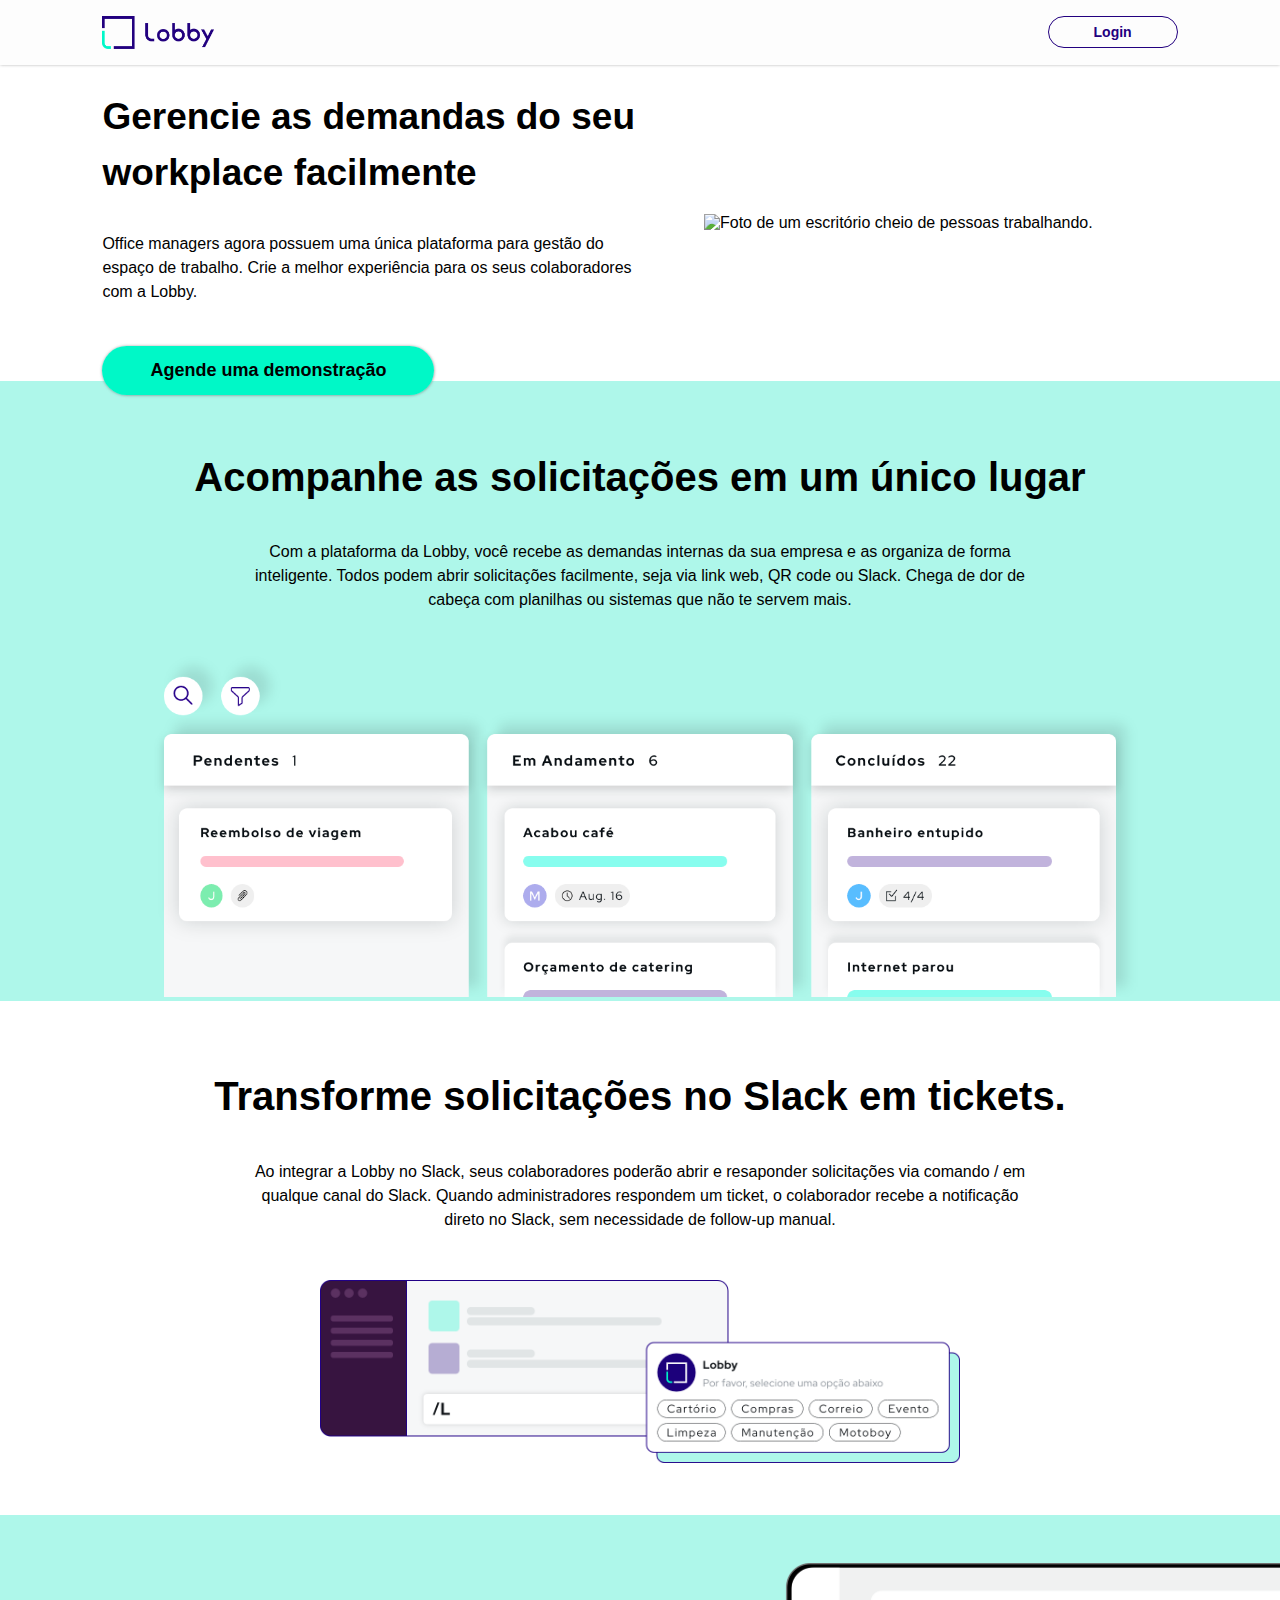
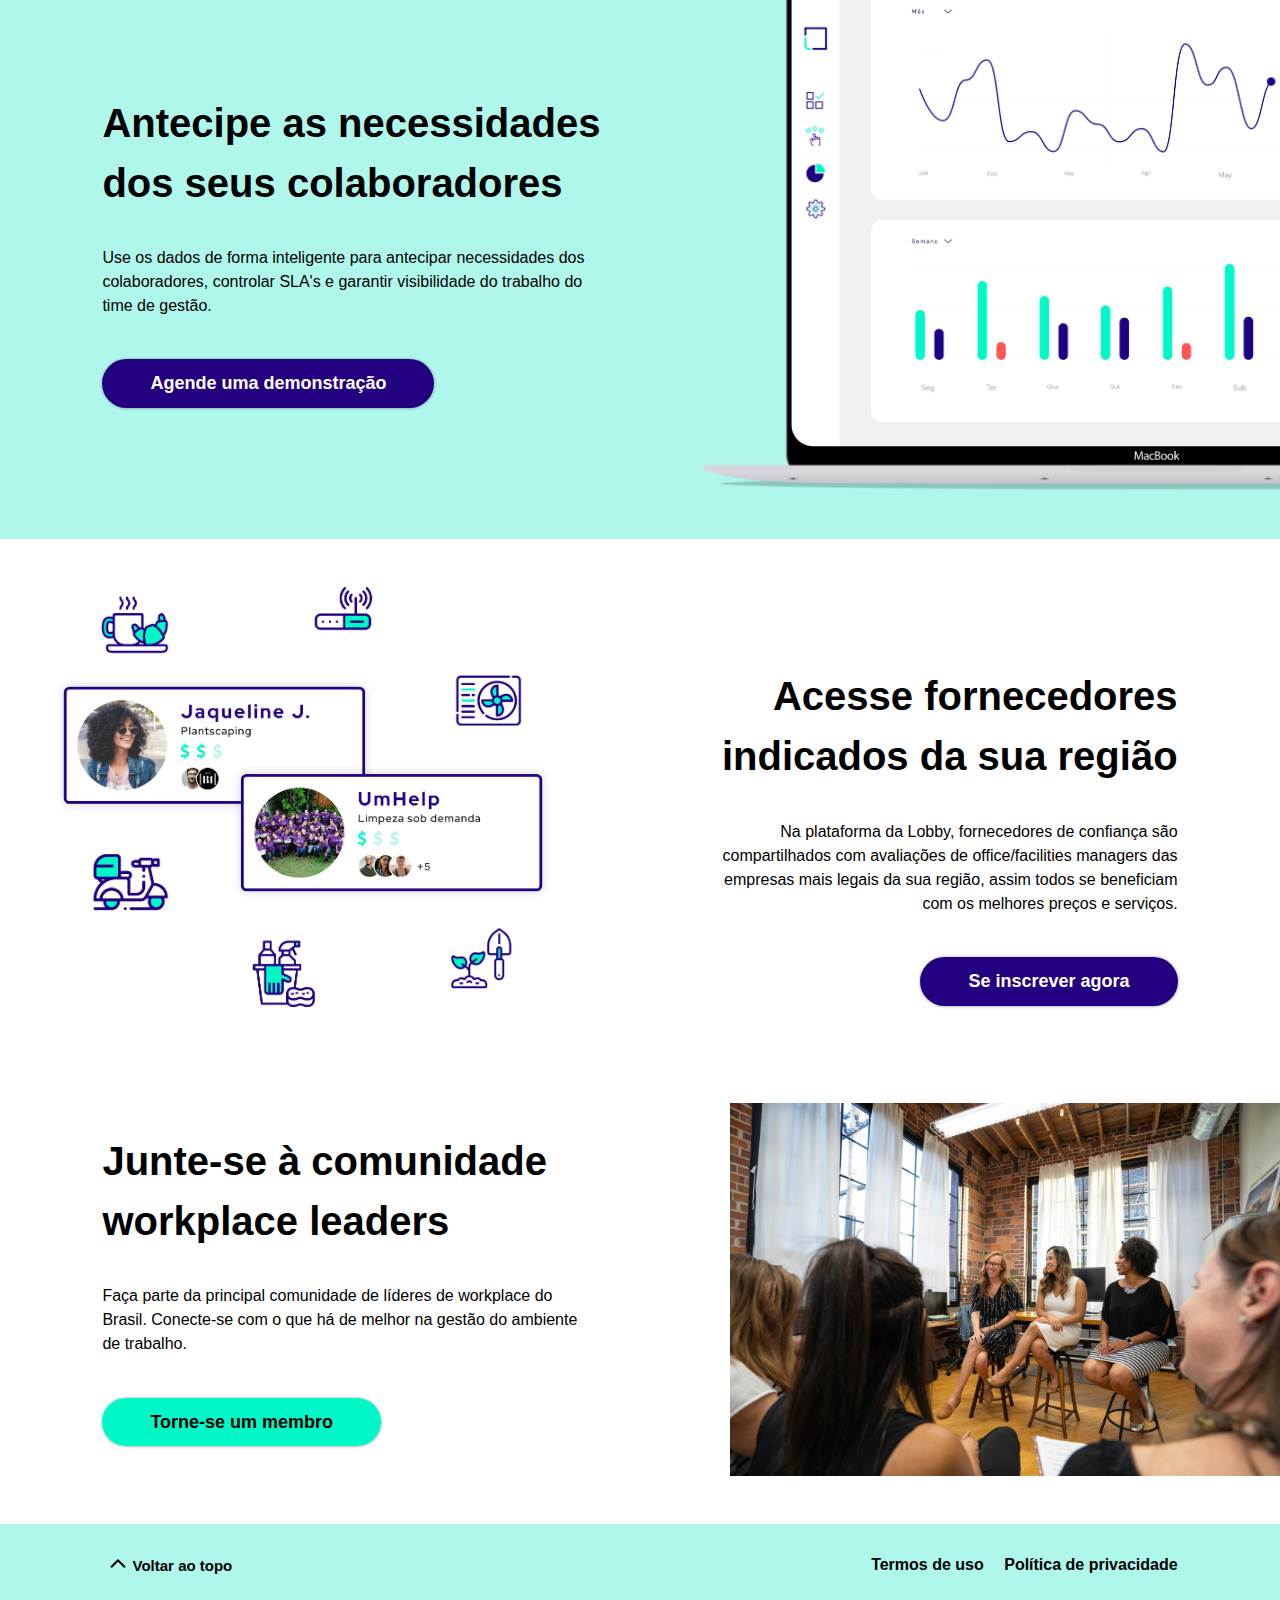
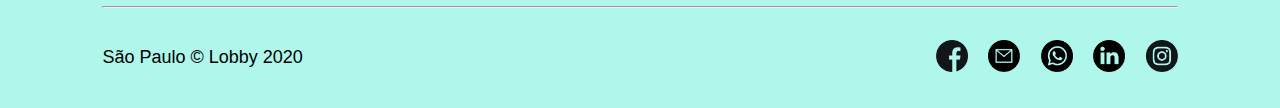
==== commit 5bf736ea: "Links e alts finalizados." ====
--- a/index.html
+++ b/index.html
@@ -60,7 +60,11 @@
           solicitações facilmente, seja via link web, QR code ou Slack. Chega de
           dor de cabeça com planilhas ou sistemas que não te servem mais.
         </p>
-        <img class="ticket--img" src="/img/ticket site@3x.png" alt="" />
+        <img
+          class="ticket--img"
+          src="/img/ticket site@3x.png"
+          alt="Kanban com atividades como 'reembolso de viagem' e 'acabou o café'"
+        />
       </section>
       <section class="section__feature--mid">
         <h2>Transforme solicitações no Slack em tickets.</h2>
@@ -70,7 +74,11 @@
           Quando administradores respondem um ticket, o colaborador recebe a
           notificação direto no Slack, sem necessidade de follow-up manual.
         </p>
-        <img class="slack--img" src="/img/Slack integration@3x.png" alt="" />
+        <img
+          class="slack--img"
+          src="/img/Slack integration@3x.png"
+          alt="Integração do app da Lobby com o Slack"
+        />
       </section>
       <section class="dashboard green">
         <div class="dashboard__content">
@@ -89,13 +97,17 @@
             Agende uma demonstração
           </a>
         </div>
-        <img class="dashboard--img" src="/img/Lobby_Dashboard.png" alt="" />
+        <img
+          class="dashboard--img"
+          src="/img/Lobby_Dashboard.png"
+          alt="Ilustração dos gráficos de previsão que a plataforma da lobby oferece"
+        />
       </section>
       <section class="fornecedores">
         <img
           class="fornecedores--img"
           src="/img/Lobby-Fornecedores@3x.png"
-          alt=""
+          alt="Cards de possíveis fornecedores com ícones que representam atuação em volta"
         />
         <div class="fornecedores__content">
           <h2>Acesse fornecedores indicados da sua região</h2>
@@ -105,7 +117,11 @@
             legais da sua região, assim todos se beneficiam com os melhores
             preços e serviços.
           </p>
-          <a target="_blank" rel="noopener" href="#" class="button--blue"
+          <a
+            target="_blank"
+            rel="noopener"
+            href="https://lobby.freshsales.io/web_forms/ea0c2abfad15d76e27a9a7dc907de4f7d27fd2931792c5cc6753d48103ead52c/form.html"
+            class="button--blue"
             >Se inscrever agora</a
           >
         </div>
@@ -118,11 +134,19 @@
             Brasil. Conecte-se com o que há de melhor na gestão do ambiente de
             trabalho.
           </p>
-          <a target="_blank" rel="noopener" href="#" class="button--green"
+          <a
+            target="_blank"
+            rel="noopener"
+            href="https://lobby.freshsales.io/web_forms/ea0c2abfad15d76e27a9a7dc907de4f7d27fd2931792c5cc6753d48103ead52c/form.html"
+            class="button--green"
             >Torne-se um membro</a
           >
         </div>
-        <img class="community--img" src="/img//Lobby-community.jpg" alt="" />
+        <img
+          class="community--img"
+          src="/img//Lobby-community.jpg"
+          alt="Grupo de mulheres sentadas em roda num escritório aberto, conversando"
+        />
       </section>
     </main>
     <footer class="green">
@@ -152,28 +176,44 @@
         <h4>São Paulo © Lobby 2020</h4>
         <ul class="f-nav__list">
           <li class="f-nav__list-item">
-            <a href="">
-              <img class="icon" src="/icons/Facebook.png" alt="Face" />
-            </a>
-          </li>
-          <li class="f-nav__list-item">
-            <a href="">
-              <img class="icon" src="/icons/Email.png" alt="Face" />
-            </a>
-          </li>
-          <li class="f-nav__list-item">
-            <a href="">
-              <img class="icon" src="/icons/WhatsApp.png" alt="Face" />
-            </a>
-          </li>
-          <li class="f-nav__list-item">
-            <a href="">
-              <img class="icon" src="/icons/LinkedIn.png" alt="Face" />
-            </a>
-          </li>
-          <li class="f-nav__list-item">
-            <a href="">
-              <img class="icon" src="/icons/Instagram.png" alt="Face" />
+            <a
+              target="_blank"
+              rel="noopener"
+              href="https://www.facebook.com/lobbytecnologia/"
+            >
+              <img class="icon" src="/icons/Facebook.png" alt="Facebook" />
+            </a>
+          </li>
+          <li class="f-nav__list-item">
+            <a target="_blank" rel="noopener" href="mailto:hello@lobby.tech">
+              <img class="icon" src="/icons/Email.png" alt="E-mail" />
+            </a>
+          </li>
+          <li class="f-nav__list-item">
+            <a
+              target="_blank"
+              rel="noopener"
+              href="https://api.whatsapp.com/send?phone=5511999977468"
+            >
+              <img class="icon" src="/icons/WhatsApp.png" alt="WhattsApp" />
+            </a>
+          </li>
+          <li class="f-nav__list-item">
+            <a
+              target="_blank"
+              rel="noopener"
+              href="https://www.linkedin.com/company/lobbytech/"
+            >
+              <img class="icon" src="/icons/LinkedIn.png" alt="LinkedIn" />
+            </a>
+          </li>
+          <li class="f-nav__list-item">
+            <a
+              target="_blank"
+              rel="noopener"
+              href="https://www.instagram.com/lobby.tech/"
+            >
+              <img class="icon" src="/icons/Instagram.png" alt="Instagram" />
             </a>
           </li>
         </ul>
--- a/style.css
+++ b/style.css
@@ -235,7 +235,7 @@
 
 .button--top {
   border: none;
-  background-color: none;
+  background-color: rgba(0, 0, 0, 0);
   font-size: 15px;
   outline: none;
 }
@@ -329,9 +329,12 @@
   }
 
   .button--green {
-    width: 18rem;
-    height: 3rem;
-    font-size: 18px;
+    font-size: 16px;
+    padding: .8em 2.7rem;
+  }
+  .button--blue {
+    font-size: 16px;
+    padding: .8em 2.7rem;
   }
 
   .billboard__photo {
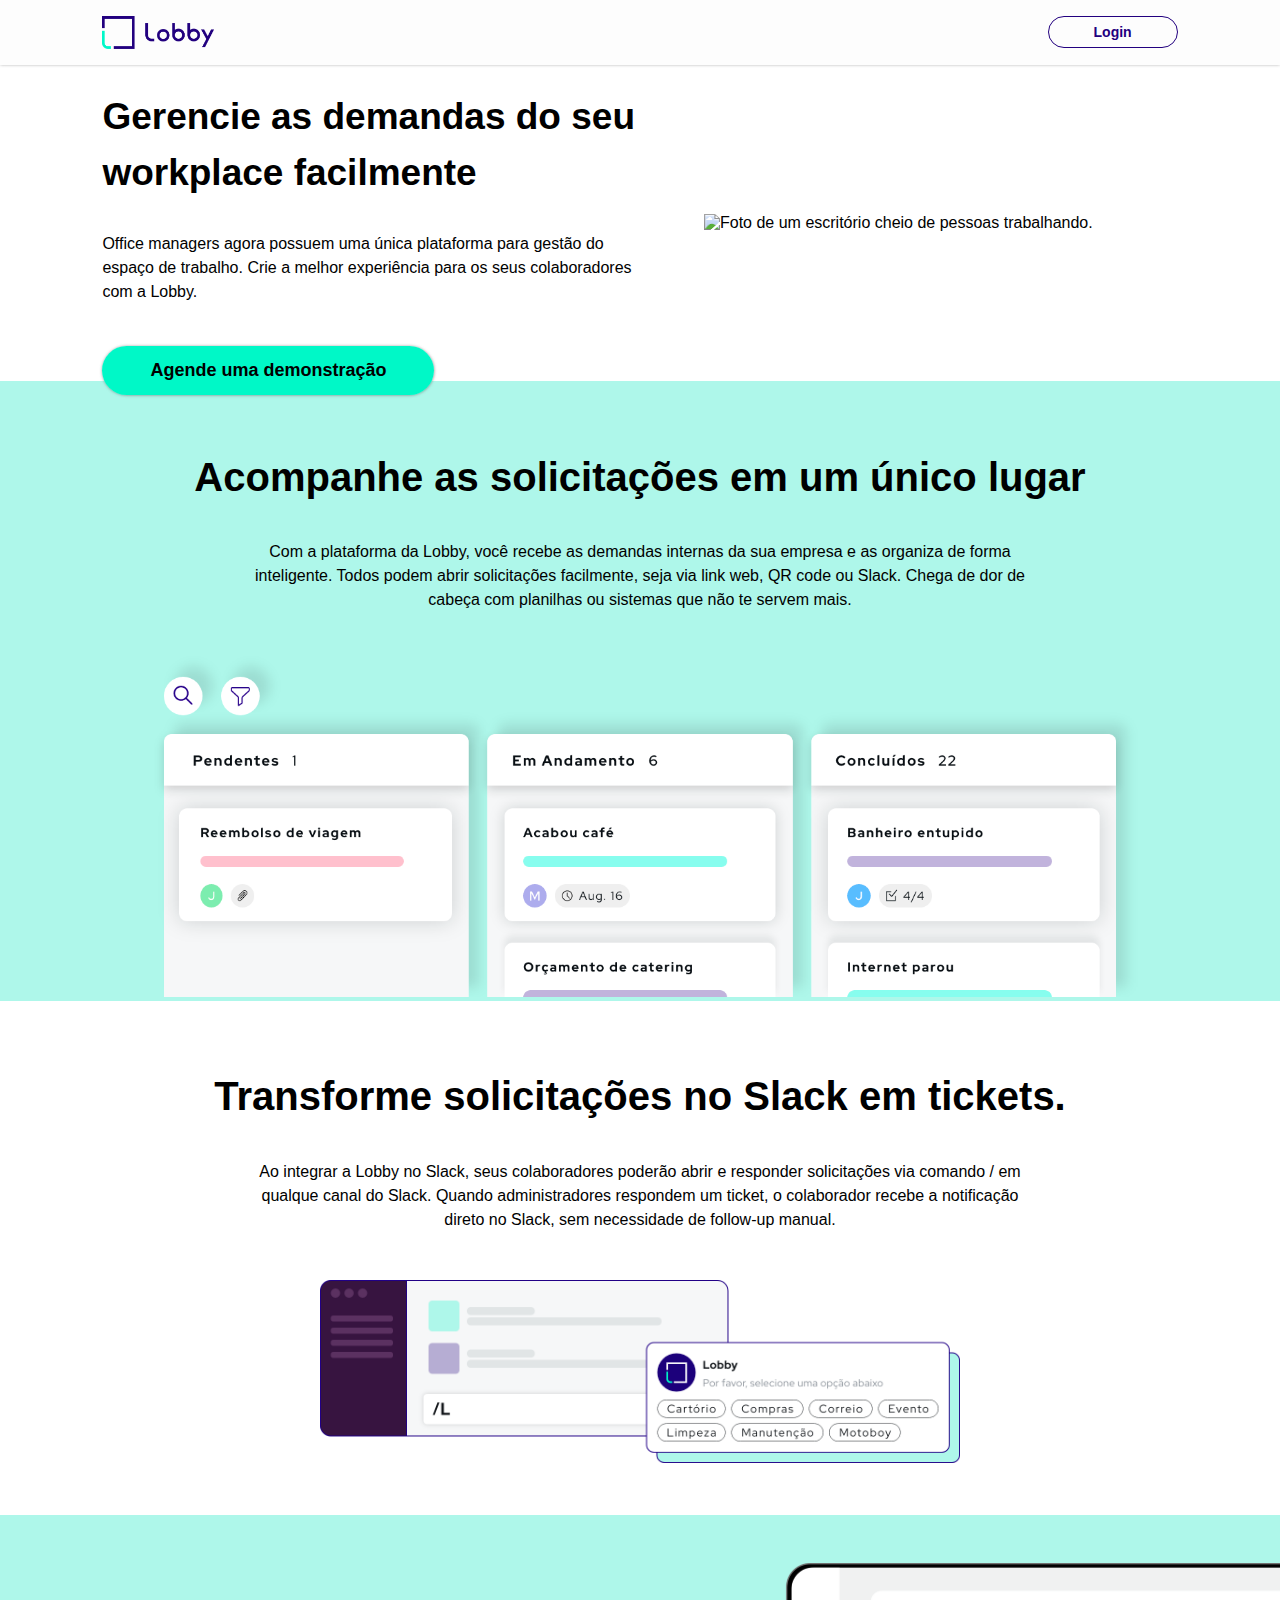
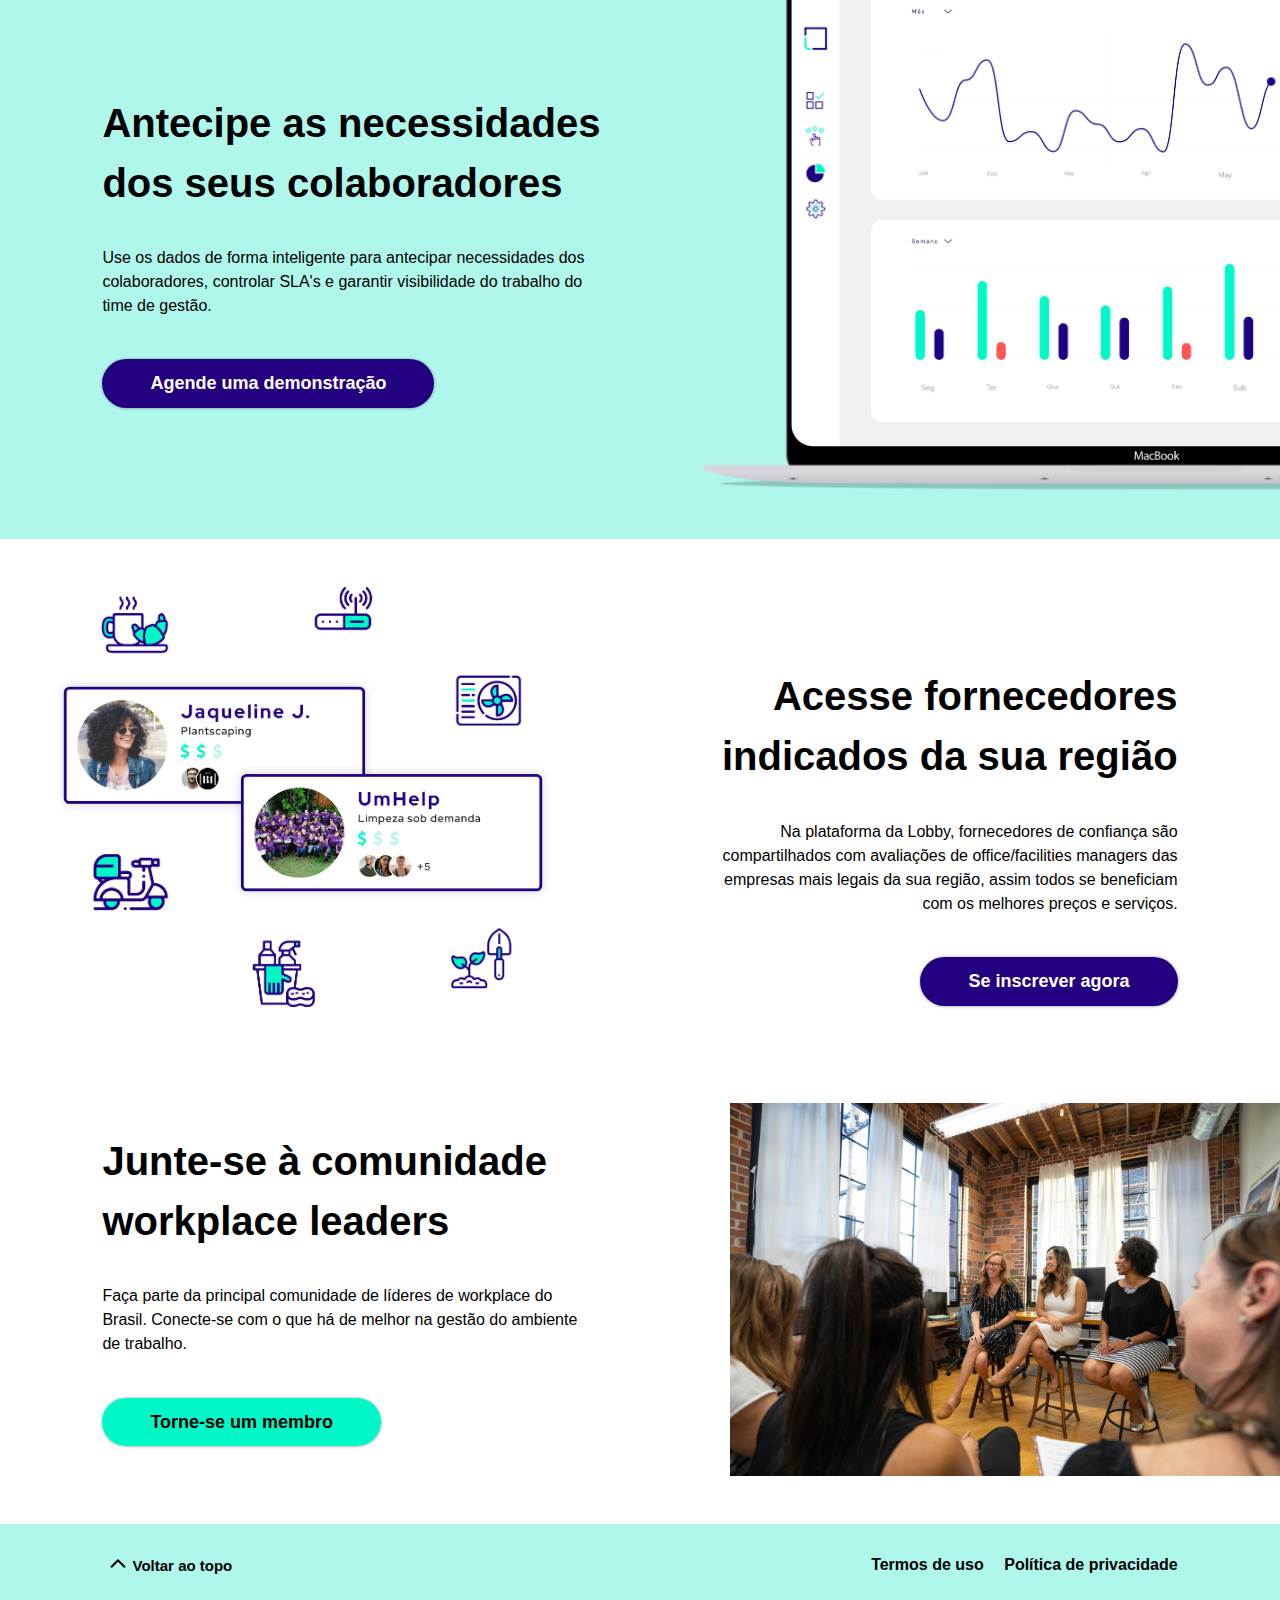
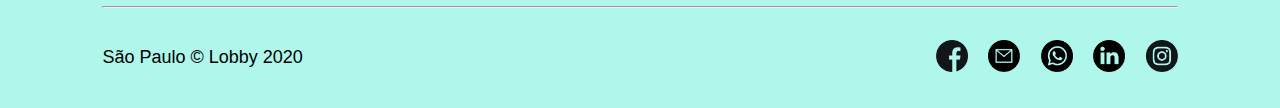
==== commit 85faf9b8: "Update" ====
--- a/index.html
+++ b/index.html
@@ -3,7 +3,7 @@
   <head>
     <meta charset="UTF-8" />
     <meta name="viewport" content="width=device-width, initial-scale=1.0" />
-    <title>Lobby - Gerencie seu workplace de forma eficiente</title>
+    <title>Lobby | Gerencie seu workplace de forma eficiente</title>
     <link rel="stylesheet" href="/style.css" />
     <script>
       // Acessa o button
@@ -70,8 +70,8 @@
         <h2>Transforme solicitações no Slack em tickets.</h2>
         <p class="p--mid">
           Ao integrar a Lobby no Slack, seus colaboradores poderão abrir e
-          resaponder solicitações via comando / em qualque canal do Slack.
-          Quando administradores respondem um ticket, o colaborador recebe a
+          responder solicitações via comando / em qualque canal do Slack. Quando
+          administradores respondem um ticket, o colaborador recebe a
           notificação direto no Slack, sem necessidade de follow-up manual.
         </p>
         <img
@@ -162,12 +162,10 @@
         </button>
         <ul class="f-nav__list">
           <li class="f-nav__list-item">
-            <a target="_blank" rel="noopener" href="">Termos de uso</a>
-          </li>
-          <li class="f-nav__list-item">
-            <a target="_blank" rel="noopener" href=""
-              >Política de privacidade</a
-            >
+            <a href="/termos-de-uso.html">Termos de uso</a>
+          </li>
+          <li class="f-nav__list-item">
+            <a href="/politica-de-privacidade.html">Política de privacidade</a>
           </li>
         </ul>
       </div>
--- a/style.css
+++ b/style.css
@@ -287,6 +287,11 @@
     font-size: 15px;
   }
 
+  .button--blue {
+    font-size: 15px;
+    padding: .8em 2.4rem;
+  }
+
   .billboard__photo {
     width: 40rem;
   }
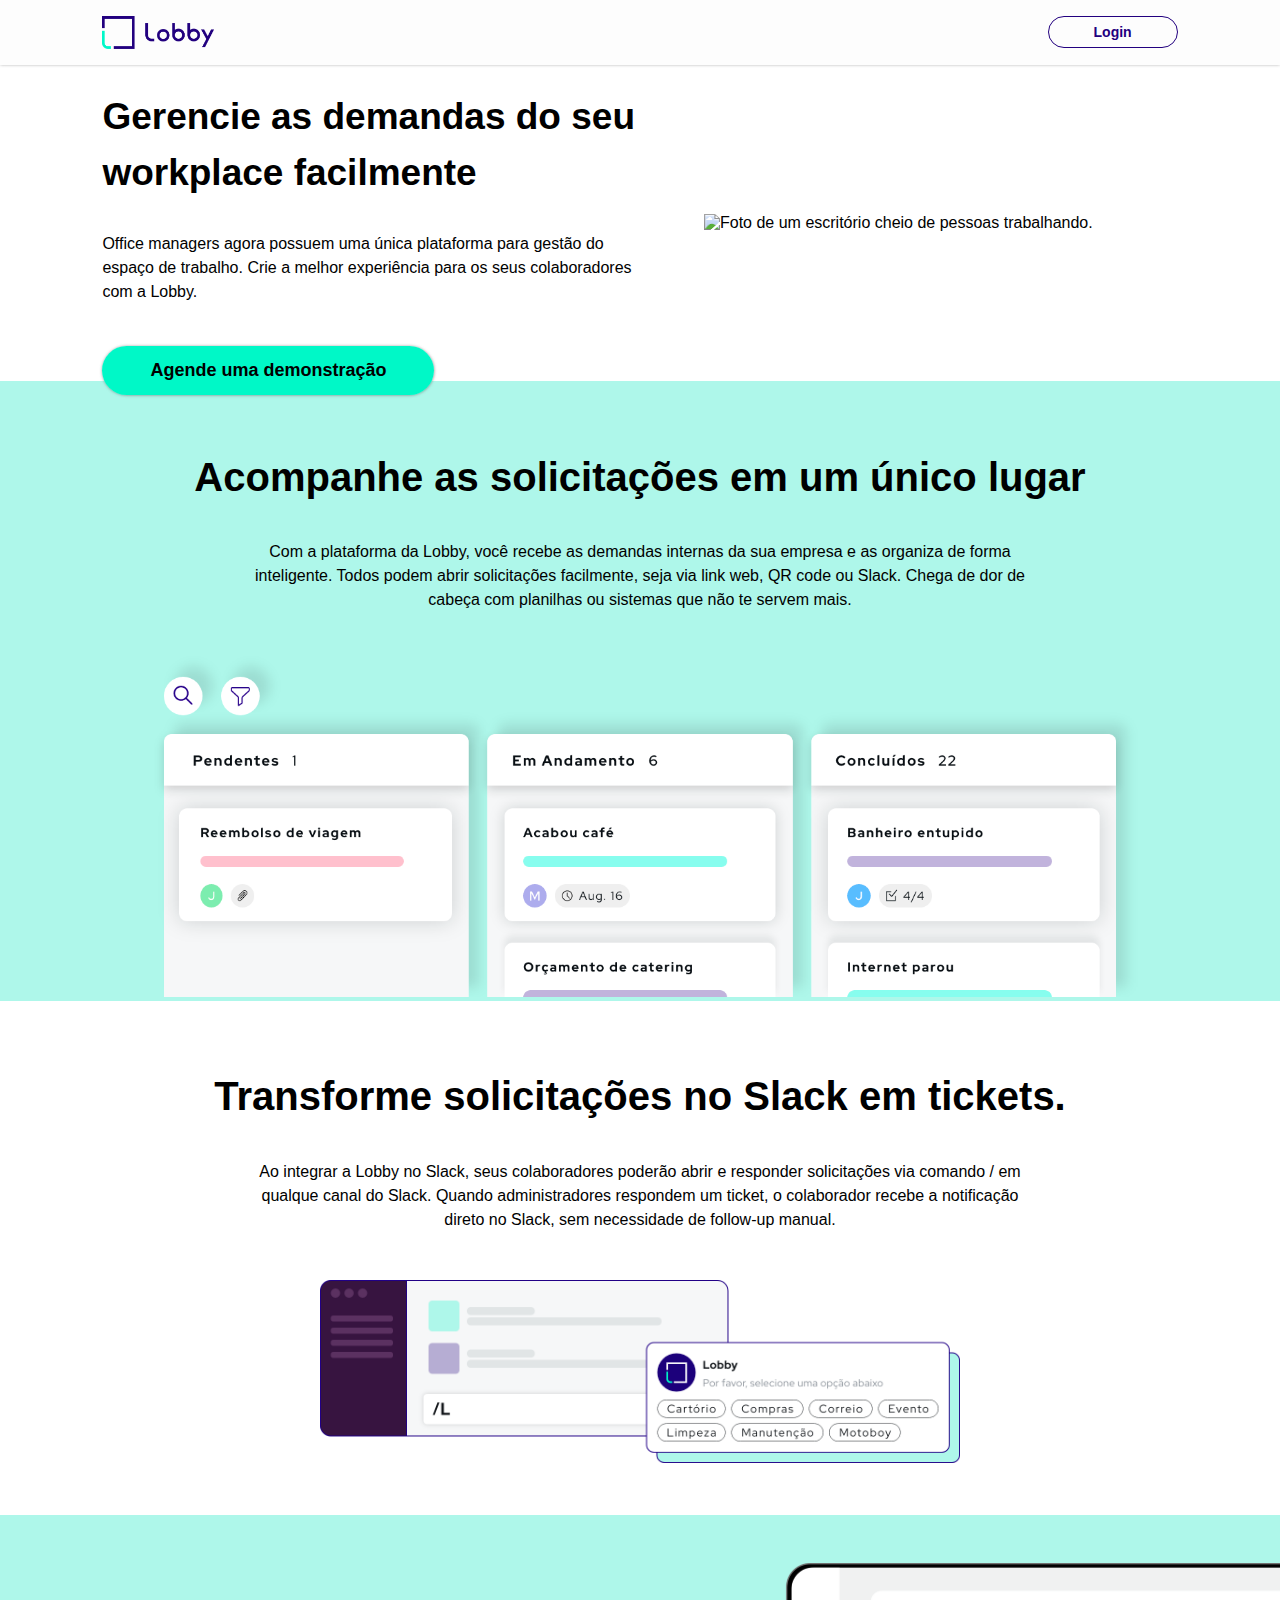
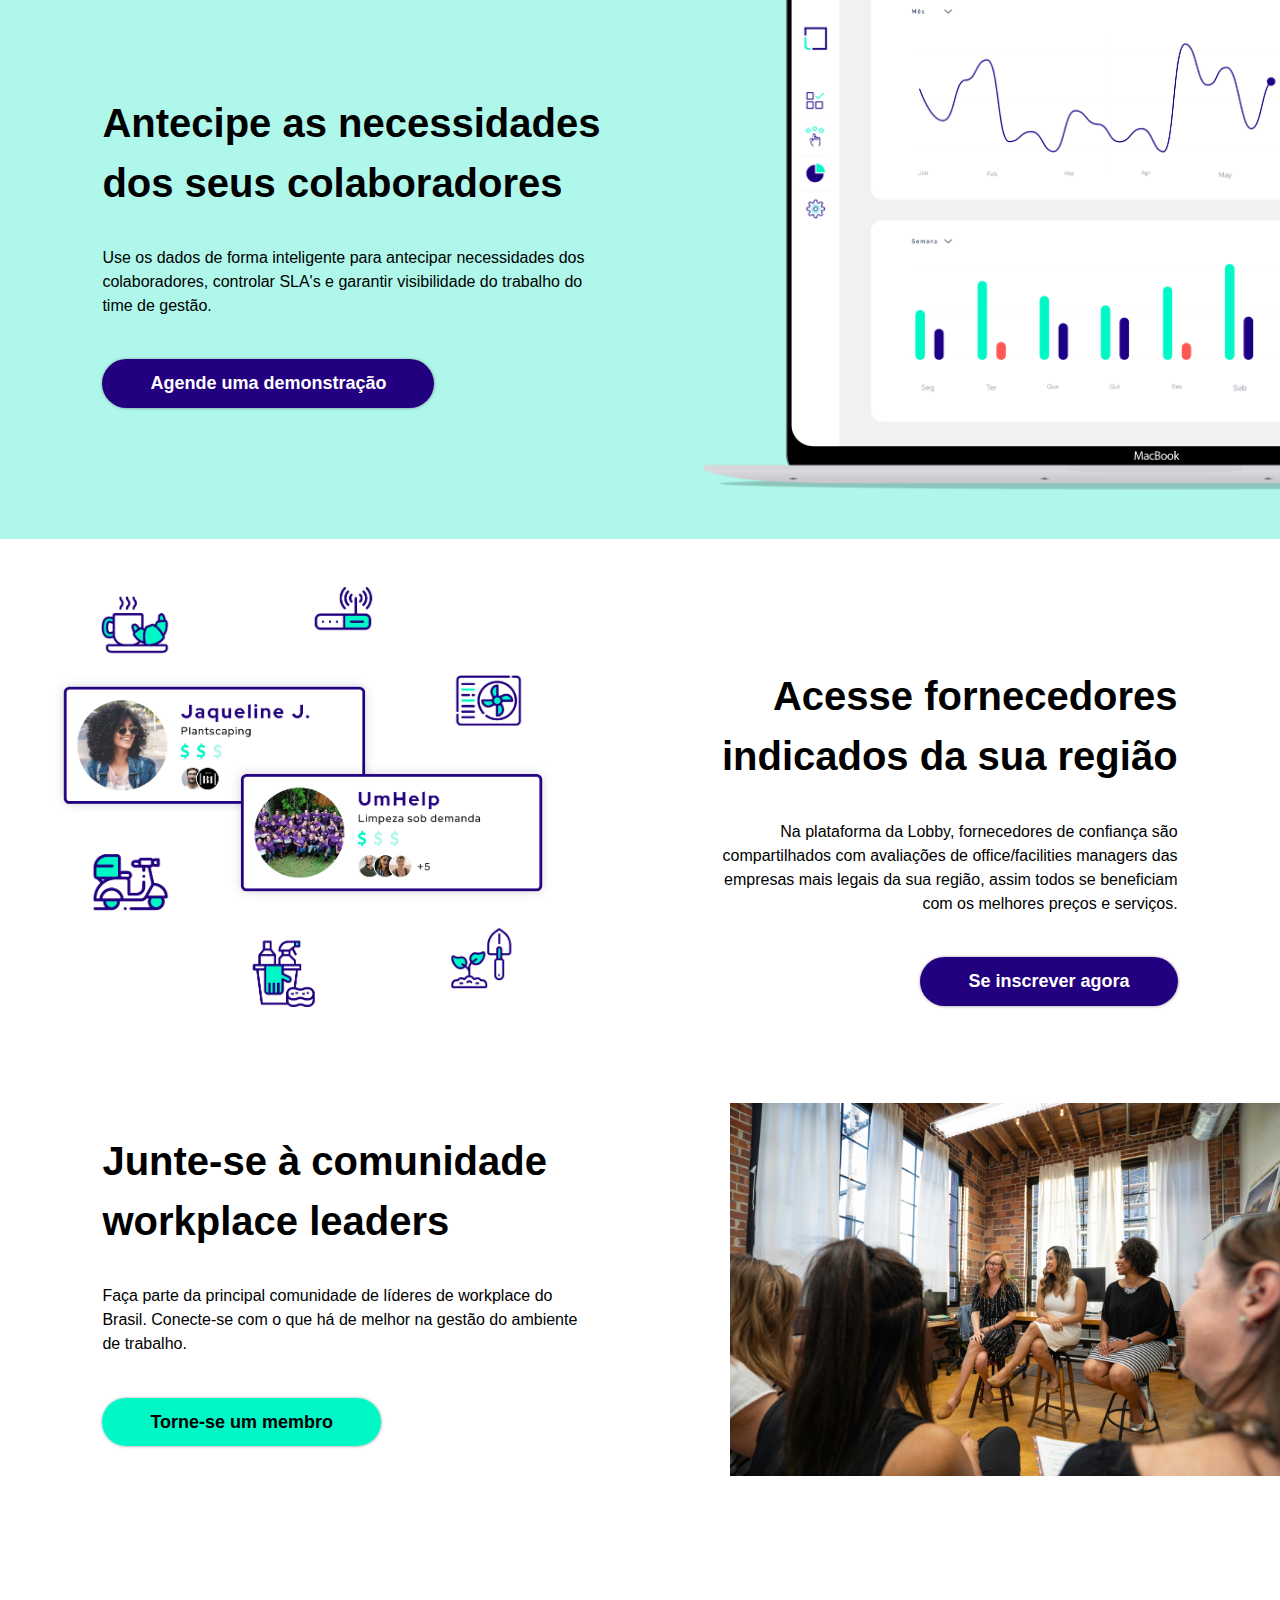
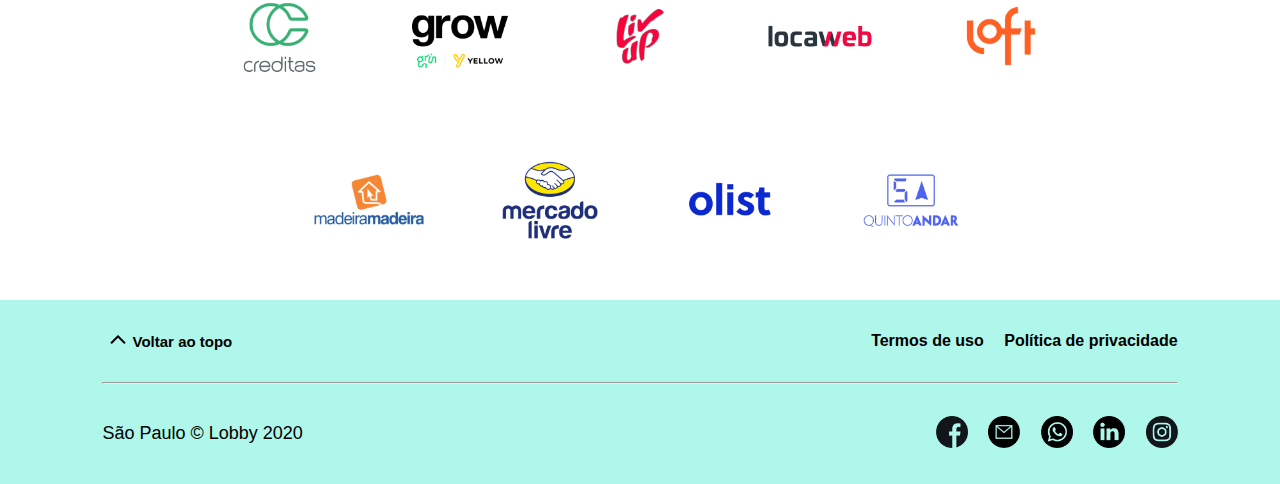
==== commit de0ae10e: "Final update" ====
--- a/index.html
+++ b/index.html
@@ -148,6 +148,33 @@
           alt="Grupo de mulheres sentadas em roda num escritório aberto, conversando"
         />
       </section>
+      <section class="section__feature--mid">
+        <img
+          class="companies"
+          src="/empresas/Creditas logo.png"
+          alt="Creditas"
+        />
+        <img class="companies" src="/empresas/grow logo.png" alt="Grow" />
+        <img class="companies" src="/empresas/Liv Up logo.png" alt="Liv Up" />
+        <img class="companies" src="/empresas/locaweb logo.png" alt="Locaweb" />
+        <img class="companies" src="/empresas/loft logo.png" alt="Loft" />
+        <img
+          class="companies"
+          src="/empresas/MadeiraMadeira logo.png"
+          alt="Madeira Madeira"
+        />
+        <img
+          class="companies"
+          src="/empresas/mercado livre logo.png"
+          alt="Mercado Livre"
+        />
+        <img class="companies" src="/empresas/olist logo.png" alt="Olist" />
+        <img
+          class="companies"
+          src="/empresas/QuintoAndar logo.png"
+          alt="Quinto Andar"
+        />
+      </section>
     </main>
     <footer class="green">
       <div class="footer__container">
--- a/style.css
+++ b/style.css
@@ -3,6 +3,10 @@
   font-family: "Trebuchet MS", "Lucida Sans Unicode", "Lucida Grande",
     "Lucida Sans", Arial, sans-serif;
   overflow-x: hidden;
+}
+
+main {
+  margin-bottom: 1rem;
 }
 
 h1 {
@@ -247,6 +251,11 @@
   width: 2rem;
 }
 
+.companies {
+  width: 10rem;
+  margin: 0 .5rem;
+}
+
 /* Mid-desktop */
 @media screen and (max-width: 1300px) {
 
@@ -404,7 +413,7 @@
   .community--img {
     width: 100vw;
     max-width: 35rem;
-    margin: 3rem 0 3rem 0;
+    margin: 3rem 0 .5rem 0;
   }
 
   .footer__container {
@@ -426,4 +435,9 @@
     padding: 0;
   }
   
-}
+  .companies {
+    width: 6rem;
+    margin: 0 0rem;
+  }
+
+}
